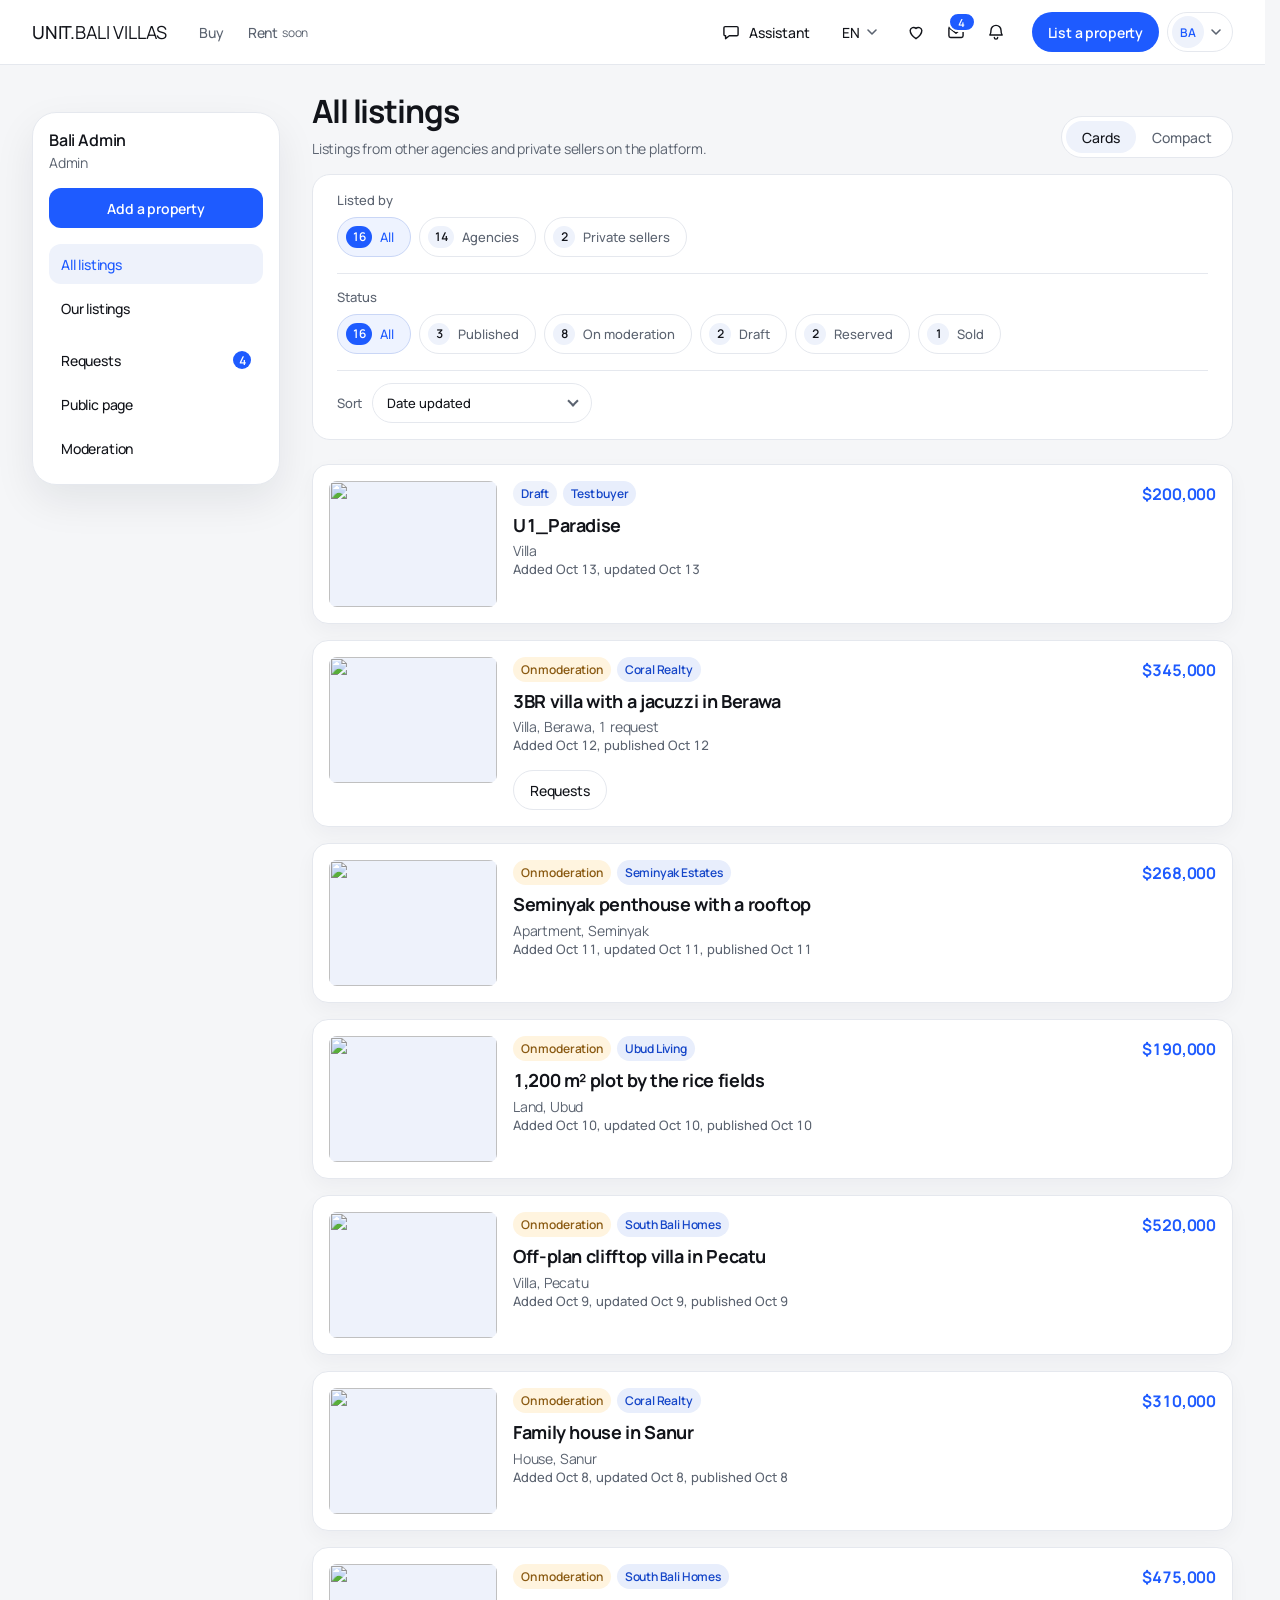
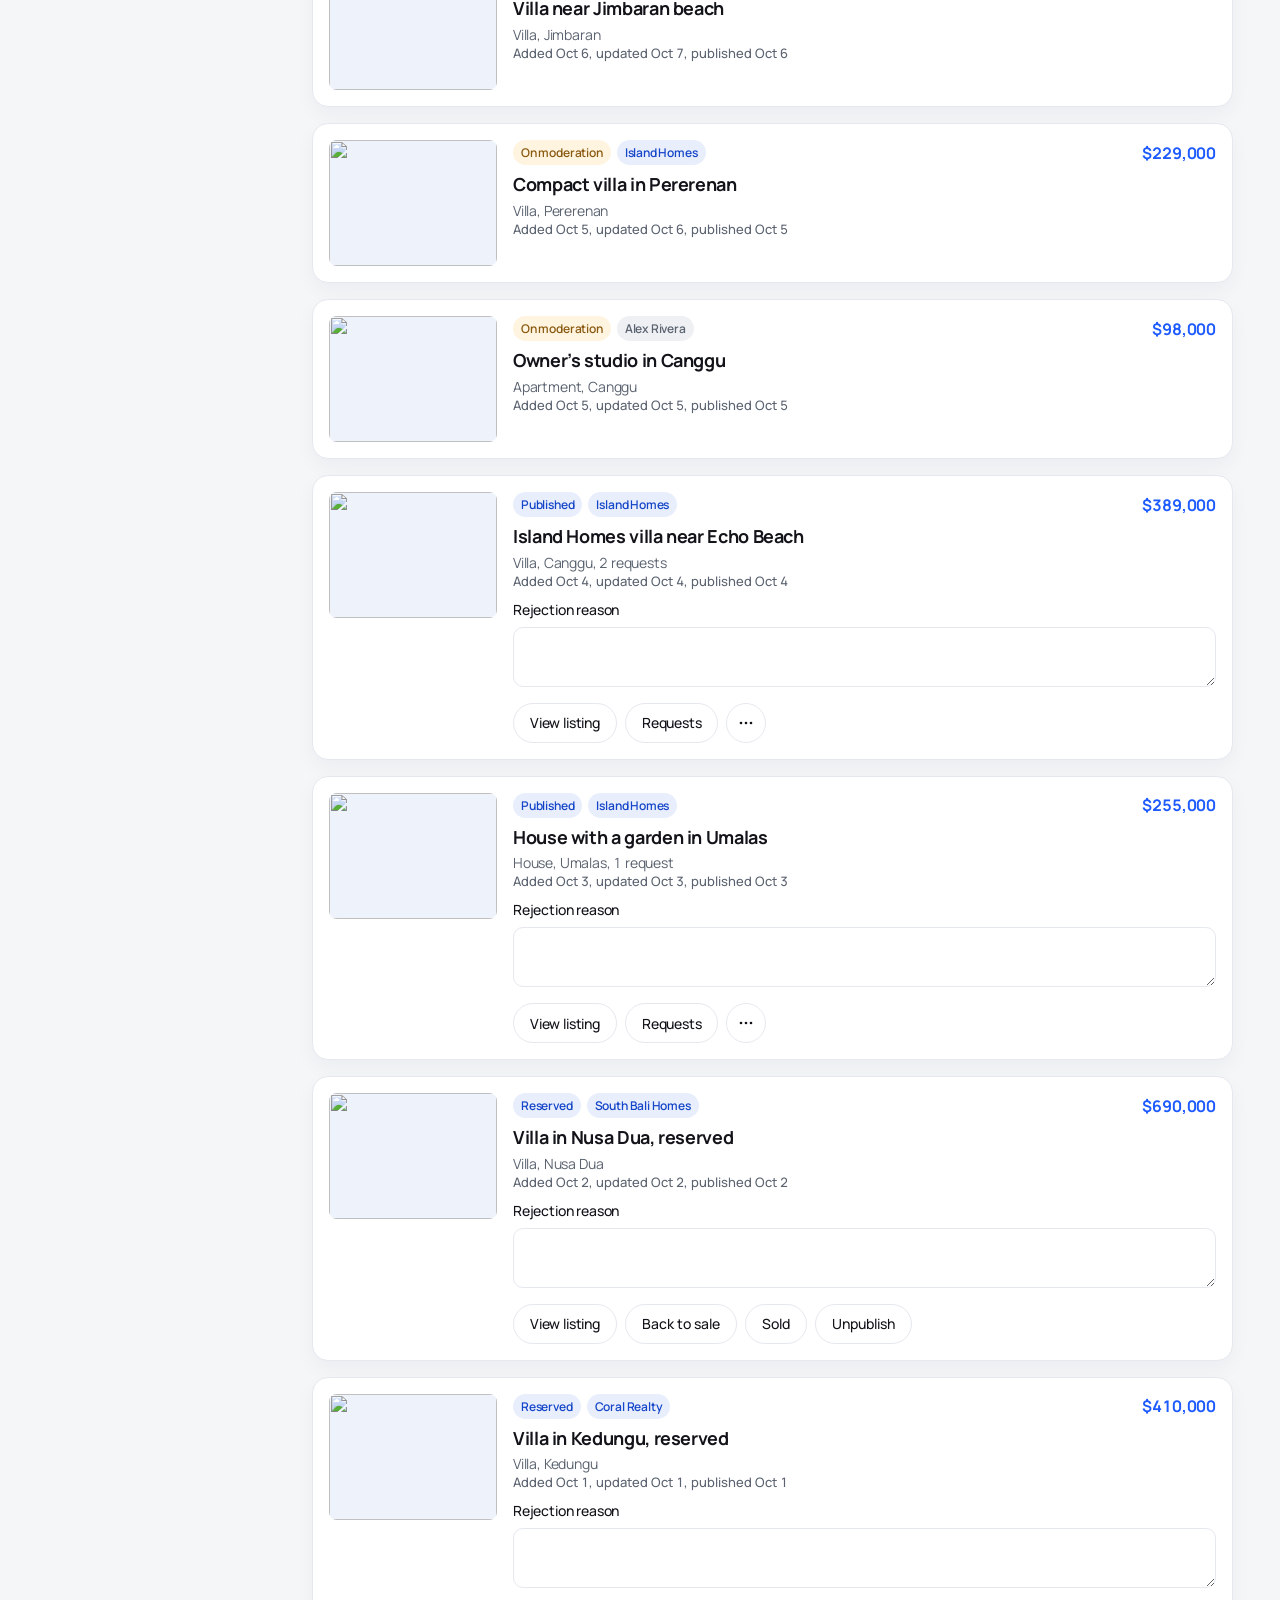
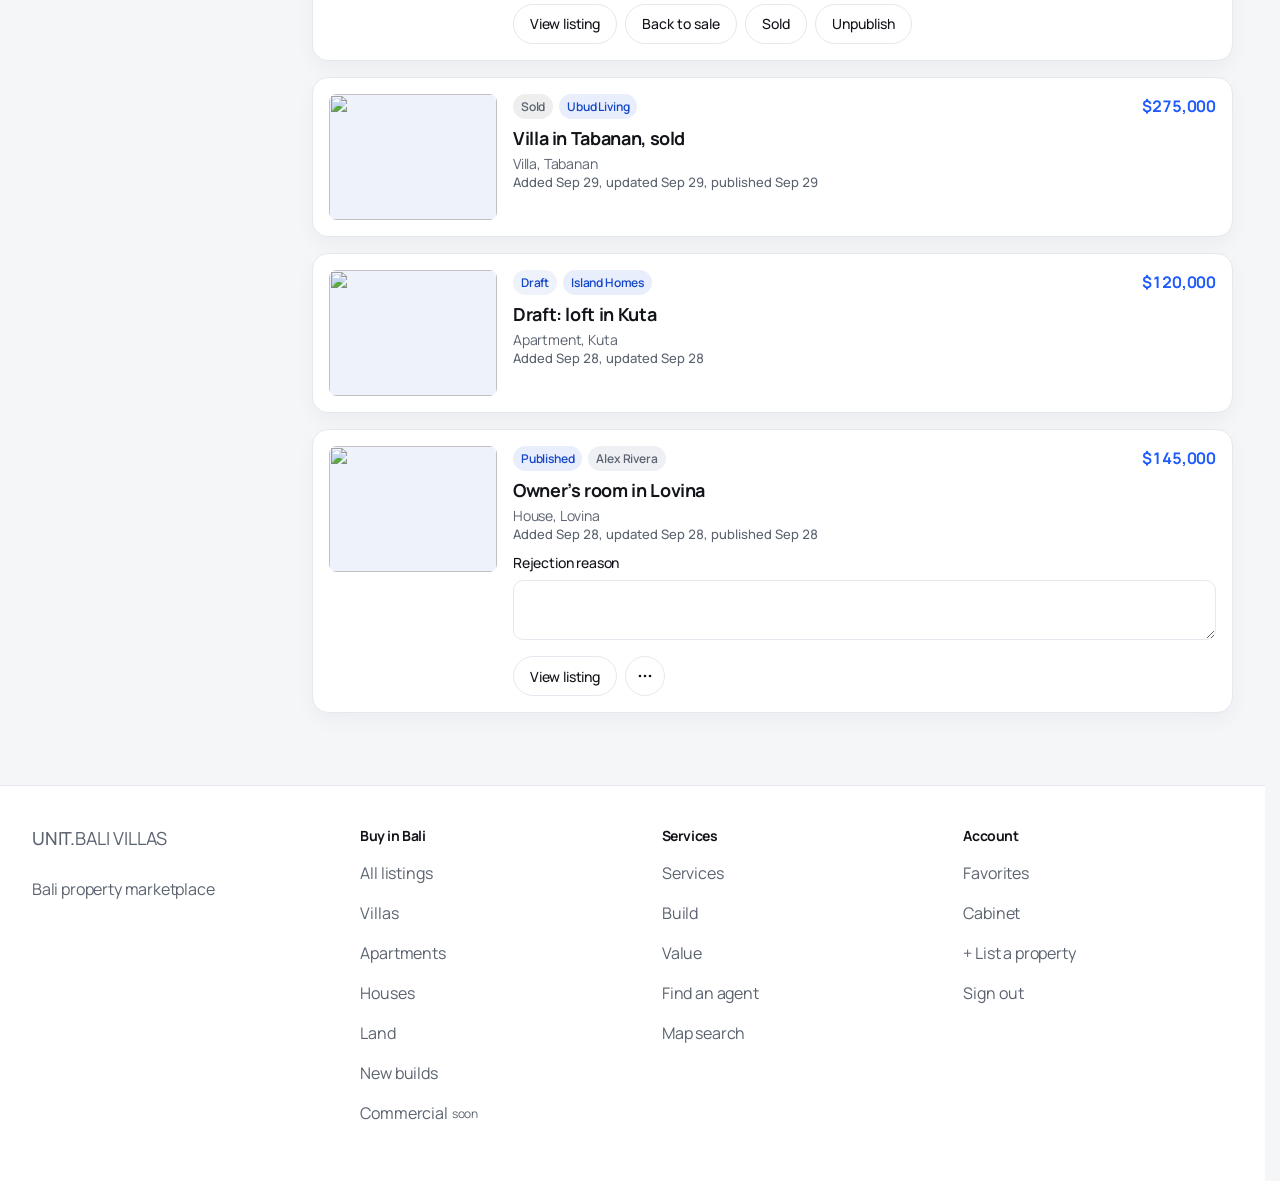
==== cab-listings.html @ 4d0f3d8d "Доработка всех страниц: иерархия текста, сетка 8, контраст, фокус, формы Тексты объявлений на англий" ====
<!DOCTYPE html><html lang="en"><head><meta name="robots" content="noindex, nofollow"><link rel="stylesheet" href="base.css"><link rel="stylesheet" href="header.css"><link rel="stylesheet" href="fixes.css"><meta charset="utf-8"><meta name="viewport" content="width=device-width, initial-scale=1, viewport-fit=cover"><meta name="next-size-adjust" content=""><title>Bali Villas — property in Bali</title><meta name="description" content="Villas, houses, apartments and land for sale in Bali"></head><body class="__className_ebdcfe"><div hidden=""></div><header class="site-header">
  <div class="hdr-bar">
    <a class="hdr-logo" href="index.html" aria-label="UNIT.BALI VILLAS"><b>UNIT.</b>BALI VILLAS</a>

    <nav class="hdr-deal" aria-label="Deal type">
      <a class="hdr-deal-link" href="index.html">Buy</a>
      <span class="hdr-deal-link is-soon" aria-disabled="true">Rent <small>soon</small></span>
    </nav>

    <div class="hdr-actions">
      <button type="button" class="hdr-text-btn hdr-assistant">
        <svg viewBox="0 0 24 24" aria-hidden="true"><path d="M5 5.5h14a1.5 1.5 0 0 1 1.5 1.5v8a1.5 1.5 0 0 1-1.5 1.5H10l-4.5 3.5v-3.5H5A1.5 1.5 0 0 1 3.5 15V7A1.5 1.5 0 0 1 5 5.5Z"/></svg>
        Assistant
      </button>

      <div class="hdr-pop">
        <button type="button" class="hdr-text-btn hdr-lang" aria-haspopup="menu" aria-expanded="false" aria-label="Language">
          EN
          <svg class="hdr-chev" viewBox="0 0 16 16" aria-hidden="true"><path d="m4 6 4 4 4-4"/></svg>
        </button>
        <div class="hdr-menu hdr-menu-lang" role="menu" hidden>
          <button type="button" role="menuitemradio" aria-checked="true" data-lang="en">English</button>
          <button type="button" role="menuitemradio" aria-checked="false" data-lang="ru">Русский</button>
        </div>
      </div>

      <div class="hdr-icons">
        <a class="hdr-icon" href="/favorites" aria-label="Favorites">
          <svg viewBox="0 0 24 24" aria-hidden="true"><path d="M12 20s-7-4.35-7-10a4.1 4.1 0 0 1 7-2.15A4.1 4.1 0 0 1 19 10c0 5.65-7 10-7 10Z"/></svg>
        </a>
        <a class="hdr-icon" href="leads.html" aria-label="Requests, 4 new">
          <svg viewBox="0 0 24 24" aria-hidden="true"><rect x="3.5" y="5.5" width="17" height="13" rx="2"/><path d="m4.5 7.5 7.5 6 7.5-6"/></svg>
          <span class="hdr-badge" aria-hidden="true">4</span>
        </a>
        <button type="button" class="hdr-icon" aria-label="Notifications">
          <svg viewBox="0 0 24 24" aria-hidden="true"><path d="M6 10a6 6 0 1 1 12 0c0 4 1.4 5.5 1.4 5.5H4.6S6 14 6 10Z"/><path d="M10 18.5a2 2 0 0 0 4 0"/></svg>
        </button>
      </div>

      <a class="hdr-cta" href="cab-new.html">List a&nbsp;property</a>

      <div class="hdr-pop">
        <button type="button" class="hdr-account" aria-haspopup="menu" aria-expanded="false" aria-label="Account: Bali Admin">
          <span class="hdr-avatar">BA</span>
          <svg class="hdr-chev" viewBox="0 0 16 16" aria-hidden="true"><path d="m4 6 4 4 4-4"/></svg>
        </button>
        <div class="hdr-menu" role="menu" hidden>
          <div class="hdr-menu-who"><strong>Bali Admin</strong><span>Admin</span></div>
          <a role="menuitem" href="cabinet.html">Cabinet</a>
          <a role="menuitem" href="leads.html">Requests <span class="hdr-menu-count">4</span></a>
          <a role="menuitem" href="cab-listings.html">My listings</a>
          <a role="menuitem" href="/favorites">Favorites</a>
          <button type="button" role="menuitem" class="hdr-menu-out">Sign out</button>
        </div>
      </div>

      <button type="button" class="hdr-burger" aria-expanded="false" aria-controls="hdr-sheet" aria-label="Menu">
        <svg viewBox="0 0 24 24" aria-hidden="true"><path d="M4 7h16M4 12h16M4 17h16"/></svg>
      </button>
    </div>
  </div>
  
</header><div class="shell"><div class="cabinet-shell"><aside class="cabinet-side"><div class="cabinet-side-head"><p class="cabinet-side-name">Bali Admin</p><p class="meta">Admin</p></div><a class="cabinet-add" href="cab-new.html">Add a property</a><nav class="cabinet-nav" aria-label="Cabinet sections"><a class="on" href="cab-listings.html">All listings</a><a class="nav-split" href="cabinet.html">Our listings</a><a class="" href="leads.html">Requests<span class="cabinet-nav-count">4</span></a><a class="" href="/cabinet/public">Public page</a><a class="" href="cab-moderation.html">Moderation</a></nav></aside><div class="cabinet-content"><div><header class="cabinet-head"><div><h1>All listings</h1><p class="meta">Listings from other agencies and private sellers on the platform.</p></div></header><div class="cabinet-toolbar"><div class="cabinet-filter-block"><p class="cabinet-filter-label">Listed by</p><div class="cabinet-summary"><button type="button" class="on"><strong>16</strong><span>All</span></button><button type="button" class=""><strong>14</strong><span>Agencies</span></button><button type="button" class=""><strong>2</strong><span>Private sellers</span></button></div></div><div class="cabinet-filter-block"><p class="cabinet-filter-label">Status</p><div class="cabinet-summary"><button type="button" class="on"><strong>16</strong><span>All</span></button><button type="button" class=""><strong>3</strong><span>Published</span></button><button type="button" class=""><strong>8</strong><span>On moderation</span></button><button type="button" class=""><strong>2</strong><span>Draft</span></button><button type="button" class=""><strong>2</strong><span>Reserved</span></button><button type="button" class=""><strong>1</strong><span>Sold</span></button></div></div><div class="cabinet-sort"><span>Sort</span><div class="ui-select compact"><button type="button" class="ui-select-trigger" aria-expanded="false" aria-controls="_r_0_" aria-label="Sort"><span class="ui-select-value">Date updated</span><span class="ui-select-caret" aria-hidden="true"></span></button></div></div></div><div class="cabinet-list"><article class="cabinet-card"><div class="cabinet-thumb"><img alt="" src="https://images.unsplash.com/photo-1613490493576-7fde63acd811?auto=format&amp;fit=crop&amp;w=1200&amp;q=70"></div><div class="cabinet-card-body"><div class="cabinet-card-top"><div class="cabinet-pills"><p class="status-pill status-draft">Draft</p><p class="owner-pill agency">Test buyer</p></div><strong class="cabinet-price">$200,000</strong></div><h2 class="card-title">U1_Paradise</h2><p class="meta">Villa</p><p class="listing-dates">Added Oct 13, updated Oct 13</p><div class="cabinet-actions"></div></div></article><article class="cabinet-card"><div class="cabinet-thumb"><img alt="" src="https://images.unsplash.com/photo-1613490493576-7fde63acd811?auto=format&amp;fit=crop&amp;w=1200&amp;q=70"></div><div class="cabinet-card-body"><div class="cabinet-card-top"><div class="cabinet-pills"><p class="status-pill status-moderation">On moderation</p><p class="owner-pill agency">Coral Realty</p></div><strong class="cabinet-price">$345,000</strong></div><h2 class="card-title">3BR villa with a jacuzzi in Berawa</h2><p class="meta">Villa, Berawa, 1 request</p><p class="listing-dates">Added Oct 12, published Oct 12</p><div class="cabinet-actions"><a href="/cabinet/leads?listing=af1df643-bd26-46d8-a72c-5b88401b1776">Requests</a></div></div></article><article class="cabinet-card"><div class="cabinet-thumb"><img alt="" src="https://images.unsplash.com/photo-1613490493576-7fde63acd811?auto=format&amp;fit=crop&amp;w=1200&amp;q=70"></div><div class="cabinet-card-body"><div class="cabinet-card-top"><div class="cabinet-pills"><p class="status-pill status-moderation">On moderation</p><p class="owner-pill agency">Seminyak Estates</p></div><strong class="cabinet-price">$268,000</strong></div><h2 class="card-title">Seminyak penthouse with a rooftop</h2><p class="meta">Apartment, Seminyak</p><p class="listing-dates">Added Oct 11, updated Oct 11, published Oct 11</p><div class="cabinet-actions"></div></div></article><article class="cabinet-card"><div class="cabinet-thumb"><img alt="" src="https://images.unsplash.com/photo-1613490493576-7fde63acd811?auto=format&amp;fit=crop&amp;w=1200&amp;q=70"></div><div class="cabinet-card-body"><div class="cabinet-card-top"><div class="cabinet-pills"><p class="status-pill status-moderation">On moderation</p><p class="owner-pill agency">Ubud Living</p></div><strong class="cabinet-price">$190,000</strong></div><h2 class="card-title">1,200 m² plot by the rice fields</h2><p class="meta">Land, Ubud</p><p class="listing-dates">Added Oct 10, updated Oct 10, published Oct 10</p><div class="cabinet-actions"></div></div></article><article class="cabinet-card"><div class="cabinet-thumb"><img alt="" src="https://images.unsplash.com/photo-1613490493576-7fde63acd811?auto=format&amp;fit=crop&amp;w=1200&amp;q=70"></div><div class="cabinet-card-body"><div class="cabinet-card-top"><div class="cabinet-pills"><p class="status-pill status-moderation">On moderation</p><p class="owner-pill agency">South Bali Homes</p></div><strong class="cabinet-price">$520,000</strong></div><h2 class="card-title">Off-plan clifftop villa in Pecatu</h2><p class="meta">Villa, Pecatu</p><p class="listing-dates">Added Oct 9, updated Oct 9, published Oct 9</p><div class="cabinet-actions"></div></div></article><article class="cabinet-card"><div class="cabinet-thumb"><img alt="" src="https://images.unsplash.com/photo-1613490493576-7fde63acd811?auto=format&amp;fit=crop&amp;w=1200&amp;q=70"></div><div class="cabinet-card-body"><div class="cabinet-card-top"><div class="cabinet-pills"><p class="status-pill status-moderation">On moderation</p><p class="owner-pill agency">Coral Realty</p></div><strong class="cabinet-price">$310,000</strong></div><h2 class="card-title">Family house in Sanur</h2><p class="meta">House, Sanur</p><p class="listing-dates">Added Oct 8, updated Oct 8, published Oct 8</p><div class="cabinet-actions"></div></div></article><article class="cabinet-card"><div class="cabinet-thumb"><img alt="" src="https://images.unsplash.com/photo-1613490493576-7fde63acd811?auto=format&amp;fit=crop&amp;w=1200&amp;q=70"></div><div class="cabinet-card-body"><div class="cabinet-card-top"><div class="cabinet-pills"><p class="status-pill status-moderation">On moderation</p><p class="owner-pill agency">South Bali Homes</p></div><strong class="cabinet-price">$475,000</strong></div><h2 class="card-title">Villa near Jimbaran beach</h2><p class="meta">Villa, Jimbaran</p><p class="listing-dates">Added Oct 6, updated Oct 7, published Oct 6</p><div class="cabinet-actions"></div></div></article><article class="cabinet-card"><div class="cabinet-thumb"><img alt="" src="https://images.unsplash.com/photo-1613490493576-7fde63acd811?auto=format&amp;fit=crop&amp;w=1200&amp;q=70"></div><div class="cabinet-card-body"><div class="cabinet-card-top"><div class="cabinet-pills"><p class="status-pill status-moderation">On moderation</p><p class="owner-pill agency">Island Homes</p></div><strong class="cabinet-price">$229,000</strong></div><h2 class="card-title">Compact villa in Pererenan</h2><p class="meta">Villa, Pererenan</p><p class="listing-dates">Added Oct 5, updated Oct 6, published Oct 5</p><div class="cabinet-actions"></div></div></article><article class="cabinet-card"><div class="cabinet-thumb"><img alt="" src="https://images.unsplash.com/photo-1613490493576-7fde63acd811?auto=format&amp;fit=crop&amp;w=1200&amp;q=70"></div><div class="cabinet-card-body"><div class="cabinet-card-top"><div class="cabinet-pills"><p class="status-pill status-moderation">On moderation</p><p class="owner-pill">Alex Rivera</p></div><strong class="cabinet-price">$98,000</strong></div><h2 class="card-title">Owner’s studio in Canggu</h2><p class="meta">Apartment, Canggu</p><p class="listing-dates">Added Oct 5, updated Oct 5, published Oct 5</p><div class="cabinet-actions"></div></div></article><article class="cabinet-card"><div class="cabinet-thumb"><img alt="" src="https://images.unsplash.com/photo-1613490493576-7fde63acd811?auto=format&amp;fit=crop&amp;w=1200&amp;q=70"></div><div class="cabinet-card-body"><div class="cabinet-card-top"><div class="cabinet-pills"><p class="status-pill status-published">Published</p><p class="owner-pill agency">Island Homes</p></div><strong class="cabinet-price">$389,000</strong></div><h2 class="card-title">Island Homes villa near Echo Beach</h2><p class="meta">Villa, Canggu, 2 requests</p><p class="listing-dates">Added Oct 4, updated Oct 4, published Oct 4</p><label class="field">Rejection reason<textarea rows="2"></textarea></label><div class="cabinet-actions"><a href="listing.html">View listing</a><a href="/cabinet/leads?listing=3219e46e-b463-45cb-958f-90d2a3855123">Requests</a><div class="card-more"><button type="button" class="card-more-btn" aria-haspopup="menu" aria-expanded="false" aria-label="More actions"><svg viewBox="0 0 24 24" aria-hidden="true"><circle cx="6" cy="12" r="1.6"/><circle cx="12" cy="12" r="1.6"/><circle cx="18" cy="12" r="1.6"/></svg></button><div class="card-more-menu" role="menu" hidden><button type="button" role="menuitem" data-status="reserved">Mark as reserved</button><button type="button" role="menuitem" data-status="sold" data-confirm="Mark this property as sold? It will leave the catalog.">Mark as sold</button><button type="button" role="menuitem" data-status="archived" class="is-danger" data-confirm="Unpublish this property? Buyers will no longer see it.">Unpublish</button></div></div></div></div></article><article class="cabinet-card"><div class="cabinet-thumb"><img alt="" src="https://images.unsplash.com/photo-1613490493576-7fde63acd811?auto=format&amp;fit=crop&amp;w=1200&amp;q=70"></div><div class="cabinet-card-body"><div class="cabinet-card-top"><div class="cabinet-pills"><p class="status-pill status-published">Published</p><p class="owner-pill agency">Island Homes</p></div><strong class="cabinet-price">$255,000</strong></div><h2 class="card-title">House with a garden in Umalas</h2><p class="meta">House, Umalas, 1 request</p><p class="listing-dates">Added Oct 3, updated Oct 3, published Oct 3</p><label class="field">Rejection reason<textarea rows="2"></textarea></label><div class="cabinet-actions"><a href="listing.html">View listing</a><a href="/cabinet/leads?listing=52686873-e6ec-4743-891d-c9ec68dff772">Requests</a><div class="card-more"><button type="button" class="card-more-btn" aria-haspopup="menu" aria-expanded="false" aria-label="More actions"><svg viewBox="0 0 24 24" aria-hidden="true"><circle cx="6" cy="12" r="1.6"/><circle cx="12" cy="12" r="1.6"/><circle cx="18" cy="12" r="1.6"/></svg></button><div class="card-more-menu" role="menu" hidden><button type="button" role="menuitem" data-status="reserved">Mark as reserved</button><button type="button" role="menuitem" data-status="sold" data-confirm="Mark this property as sold? It will leave the catalog.">Mark as sold</button><button type="button" role="menuitem" data-status="archived" class="is-danger" data-confirm="Unpublish this property? Buyers will no longer see it.">Unpublish</button></div></div></div></div></article><article class="cabinet-card"><div class="cabinet-thumb"><img alt="" src="https://images.unsplash.com/photo-1613490493576-7fde63acd811?auto=format&amp;fit=crop&amp;w=1200&amp;q=70"></div><div class="cabinet-card-body"><div class="cabinet-card-top"><div class="cabinet-pills"><p class="status-pill status-reserved">Reserved</p><p class="owner-pill agency">South Bali Homes</p></div><strong class="cabinet-price">$690,000</strong></div><h2 class="card-title">Villa in Nusa Dua, reserved</h2><p class="meta">Villa, Nusa Dua</p><p class="listing-dates">Added Oct 2, updated Oct 2, published Oct 2</p><label class="field">Rejection reason<textarea rows="2"></textarea></label><div class="cabinet-actions"><a href="listing.html">View listing</a><button type="button">Back to sale</button><button class="action-warn" type="button">Sold</button><button type="button">Unpublish</button></div></div></article><article class="cabinet-card"><div class="cabinet-thumb"><img alt="" src="https://images.unsplash.com/photo-1613490493576-7fde63acd811?auto=format&amp;fit=crop&amp;w=1200&amp;q=70"></div><div class="cabinet-card-body"><div class="cabinet-card-top"><div class="cabinet-pills"><p class="status-pill status-reserved">Reserved</p><p class="owner-pill agency">Coral Realty</p></div><strong class="cabinet-price">$410,000</strong></div><h2 class="card-title">Villa in Kedungu, reserved</h2><p class="meta">Villa, Kedungu</p><p class="listing-dates">Added Oct 1, updated Oct 1, published Oct 1</p><label class="field">Rejection reason<textarea rows="2"></textarea></label><div class="cabinet-actions"><a href="listing.html">View listing</a><button type="button">Back to sale</button><button class="action-warn" type="button">Sold</button><button type="button">Unpublish</button></div></div></article><article class="cabinet-card"><div class="cabinet-thumb"><img alt="" src="https://images.unsplash.com/photo-1613490493576-7fde63acd811?auto=format&amp;fit=crop&amp;w=1200&amp;q=70"></div><div class="cabinet-card-body"><div class="cabinet-card-top"><div class="cabinet-pills"><p class="status-pill status-sold">Sold</p><p class="owner-pill agency">Ubud Living</p></div><strong class="cabinet-price">$275,000</strong></div><h2 class="card-title">Villa in Tabanan, sold</h2><p class="meta">Villa, Tabanan</p><p class="listing-dates">Added Sep 29, updated Sep 29, published Sep 29</p><div class="cabinet-actions"></div></div></article><article class="cabinet-card"><div class="cabinet-thumb"><img alt="" src="https://images.unsplash.com/photo-1613490493576-7fde63acd811?auto=format&amp;fit=crop&amp;w=1200&amp;q=70"></div><div class="cabinet-card-body"><div class="cabinet-card-top"><div class="cabinet-pills"><p class="status-pill status-draft">Draft</p><p class="owner-pill agency">Island Homes</p></div><strong class="cabinet-price">$120,000</strong></div><h2 class="card-title">Draft: loft in Kuta</h2><p class="meta">Apartment, Kuta</p><p class="listing-dates">Added Sep 28, updated Sep 28</p><div class="cabinet-actions"></div></div></article><article class="cabinet-card"><div class="cabinet-thumb"><img alt="" src="https://images.unsplash.com/photo-1613490493576-7fde63acd811?auto=format&amp;fit=crop&amp;w=1200&amp;q=70"></div><div class="cabinet-card-body"><div class="cabinet-card-top"><div class="cabinet-pills"><p class="status-pill status-published">Published</p><p class="owner-pill">Alex Rivera</p></div><strong class="cabinet-price">$145,000</strong></div><h2 class="card-title">Owner’s room in Lovina</h2><p class="meta">House, Lovina</p><p class="listing-dates">Added Sep 28, updated Sep 28, published Sep 28</p><label class="field">Rejection reason<textarea rows="2"></textarea></label><div class="cabinet-actions"><a href="listing.html">View listing</a><div class="card-more"><button type="button" class="card-more-btn" aria-haspopup="menu" aria-expanded="false" aria-label="More actions"><svg viewBox="0 0 24 24" aria-hidden="true"><circle cx="6" cy="12" r="1.6"/><circle cx="12" cy="12" r="1.6"/><circle cx="18" cy="12" r="1.6"/></svg></button><div class="card-more-menu" role="menu" hidden><button type="button" role="menuitem" data-status="reserved">Mark as reserved</button><button type="button" role="menuitem" data-status="sold" data-confirm="Mark this property as sold? It will leave the catalog.">Mark as sold</button><button type="button" role="menuitem" data-status="archived" class="is-danger" data-confirm="Unpublish this property? Buyers will no longer see it.">Unpublish</button></div></div></div></div></article></div></div></div></div></div><footer class="site-footer"><div class="footer-inner"><div class="footer-brand"><a class="hdr-logo" href="index.html"><b>UNIT.</b>BALI VILLAS</a><p>Bali property marketplace</p></div><nav aria-label="Buy in Bali"><h2>Buy in Bali</h2><a href="catalog.html">All listings</a><a href="catalog.html">Villas</a><a href="catalog.html">Apartments</a><a href="catalog.html">Houses</a><a href="catalog.html">Land</a><a href="catalog.html">New builds</a><a href="commercial.html">Commercial <small class="nav-soon">soon</small></a></nav><nav aria-label="Services"><h2>Services</h2><a href="services.html">Services</a><a href="services.html#build">Build</a><a href="services.html#estimate">Value</a><a href="services.html#realtor">Find an agent</a><a href="map.html">Map search</a></nav><nav aria-label="Account"><h2>Account</h2><a href="/favorites">Favorites</a><a href="cabinet.html">Cabinet</a><a href="cab-new.html">+ List a property</a><button type="button">Sign out</button></nav></div></footer><next-route-announcer style="position: absolute;"></next-route-announcer><div class="hdr-sheet" id="hdr-sheet" role="dialog" aria-modal="true" aria-label="Menu" hidden>
  <div class="hdr-sheet-top">
    <a class="hdr-logo" href="index.html"><b>UNIT.</b>BALI VILLAS</a>
    <button type="button" class="hdr-icon hdr-sheet-close" aria-label="Close menu">
      <svg viewBox="0 0 24 24" aria-hidden="true"><path d="M6 6l12 12M18 6 6 18"/></svg>
    </button>
  </div>
  <div class="hdr-sheet-body">
    <div class="hdr-sheet-deal">
      <a class="hdr-deal-link is-on" href="index.html">Buy</a>
      <span class="hdr-deal-link is-soon" aria-disabled="true">Rent <small>soon</small></span>
    </div>
    <nav class="hdr-sheet-nav" aria-label="Catalog sections">
      <a href="catalog.html">New builds</a>
      <a href="catalog.html">Villas</a>
      <a href="catalog.html">Apartments</a>
      <a href="catalog.html">Houses</a>
      <a href="catalog.html">Land</a>
      <a href="commercial.html">Commercial <small class="nav-soon">soon</small></a>
      <a href="services.html">Services</a>
    </nav>
    <div class="hdr-sheet-tools">
      <a href="/favorites">Favorites</a>
      <a href="leads.html">Requests</a>
      <button type="button">Assistant</button>
      <div class="hdr-sheet-lang" role="group" aria-label="Language">
        <button type="button" aria-pressed="true" data-lang="en">EN</button>
        <button type="button" aria-pressed="false" data-lang="ru">RU</button>
      </div>
    </div>
  </div>
  <a class="hdr-cta hdr-sheet-cta" href="cab-new.html">List a&nbsp;property</a>
</div>
<script src="header.js"></script><script src="fixes.js"></script></body></html>
---- base.css ----
@font-face{font-family:sans;src:url(font.ttf) format("truetype");font-display:swap;font-weight:200 800}@font-face{font-family:sans Fallback;src:local("Arial");ascent-override:106.45%;descent-override:29.96%;line-gap-override:0.00%;size-adjust:100.14%}.__className_ebdcfe{font-family:sans,sans Fallback}:root{color-scheme:light;--bg:#f5f6f8;--ink:#12141a;--muted:#5b6370;--card:#ffffff;--accent:#1e5bff;--accent-2:#3b76ff;--line:#e5e8ee;--soft:#eef2fb;--ring:rgba(30,91,255,0.16);--shadow:0 16px 40px rgba(16,24,40,0.08);font-family:inherit}*{box-sizing:border-box}body,html{margin:0;background:var(--bg);scrollbar-gutter:stable;color:var(--ink);letter-spacing:-.011em}h1,h2,h3{letter-spacing:-.035em}a{color:inherit;text-decoration:none}button,input,select,textarea{font:inherit}input:focus,select:focus,textarea:focus{outline:none;border-color:var(--accent);box-shadow:0 0 0 3px var(--ring)}.shell{max-width:1560px;margin:0 auto;padding:24px 32px 72px}.site-header{background:rgba(255,255,255,.94);-webkit-backdrop-filter:blur(14px);backdrop-filter:blur(14px);border-bottom:1px solid var(--line);position:-webkit-sticky;position:sticky;top:0;z-index:20}.header-inner{max-width:1560px;margin:0 auto;padding:0 32px}.header-top{justify-content:space-between;gap:20px;min-height:64px}.header-brand,.header-top{display:flex;align-items:center}.header-brand{gap:18px;min-width:0}.header-brand .logo:after{content:"";width:1px;height:28px;margin-left:8px;background:var(--line)}.deal-switch{display:inline-flex;align-items:center;padding:3px;background:var(--soft);border:1px solid var(--line);border-radius:999px}.deal-switch a,.deal-switch button{display:inline-flex;align-items:center;justify-content:center;gap:6px;min-width:86px;height:34px;padding:0 14px;border:0;border-radius:999px;background:transparent;color:var(--muted);font:inherit;font-size:13px;font-weight:700;cursor:pointer}.deal-switch a.on,.deal-switch button.on{background:var(--accent);color:#fff}.deal-switch span{font-size:10px;font-weight:700;letter-spacing:.02em;text-transform:uppercase;color:#8a5a12;background:#fff4df;border-radius:999px;padding:1px 6px}.header-sub{border-top:1px solid var(--line)}.header-sub .type-nav{width:100%;height:48px;justify-content:space-between}.header-sub .type-tab{flex:1 1;justify-content:center;height:48px;padding:0 8px;font-size:14px;color:var(--muted)}.header-sub .type-tab:hover{color:var(--accent);background:var(--soft)}.header-sub .type-tab.active{color:var(--accent);background:transparent}.header-sub .type-nav-loading{height:48px}.logo{display:inline-flex;align-items:center;align-self:center;gap:10px;color:var(--accent);white-space:nowrap}.logo-mark{color:var(--accent)}.logo-mark,.logo-mark svg{width:34px;height:34px;display:block}.logo-text{font-size:17px;font-weight:800;letter-spacing:-.045em}.logo-text em{font-style:normal;margin-right:.2em;color:var(--accent)}.quiet-link{color:var(--muted);font-size:14px;font-weight:600;padding:8px 2px;background:none;border:0;cursor:pointer}.quiet-link:hover{color:var(--accent)}.header-cta,.header-links,.icon-group{display:flex;align-items:center}.header-links{gap:18px}.header-cta{gap:10px}.icon-group{gap:2px}.header-account{display:flex;align-items:center;gap:8px}.icon-btn svg{width:20px;height:20px;display:block}.icon-count{position:absolute;top:3px;right:3px;min-width:15px;height:15px;padding:0 4px;border-radius:999px;background:var(--accent);color:#fff;font-size:10px;font-weight:700;line-height:15px}.home-shell{padding:0}.home-body{max-width:1560px;margin:0 auto;padding:36px 32px 72px}.home-hero{position:relative;min-height:560px;justify-content:center;padding:88px 32px;background:linear-gradient(180deg,rgba(10,16,32,.34),rgba(8,14,28,.58)),url(https://images.unsplash.com/photo-1613490493576-7fde63acd811?auto=format&fit=crop&w=2000&q=80) 50% /cover no-repeat}.home-hero,.home-hero-inner{display:flex;flex-direction:column;align-items:stretch}.home-hero-inner{width:min(1560px,100%);max-width:1560px;margin:0 auto;text-align:center}.home-hero-geo{position:absolute;top:24px;left:max(32px,calc((100% - 1560px) / 2 + 32px));display:inline-flex;align-items:center;gap:8px;margin:0;color:#fff;font-weight:650}.home-hero-geo:before{content:"";width:8px;height:8px;border-radius:50%;background:#7aa7ff}.home-hero h1{margin:0 0 28px;color:#fff;font-size:clamp(32px,5vw,52px);letter-spacing:-.04em;line-height:1.1;text-shadow:0 10px 28px rgba(0,0,0,.28)}.search-hero,form.search-hero{display:flex;align-items:center;gap:0;width:min(980px,100%);max-width:980px;min-width:0;margin:0 auto;box-sizing:border-box;min-height:76px;padding:10px 10px 10px 26px;background:#fff;border-radius:999px;box-shadow:0 18px 40px rgba(12,20,40,.22)}.search-hero input{width:auto;border:0;box-shadow:none;padding:16px 16px 16px 10px;flex:1 1 auto;min-width:0;background:transparent}.search-hero input:focus{outline:none;border-color:transparent;box-shadow:none}.search-hero-icon{flex:0 0 auto;color:var(--muted);display:grid;place-items:center}.search-hero-go svg,.search-hero-icon svg,.search-hero-map svg{width:22px;height:22px;display:block}.search-hero-map{display:inline-flex;align-items:center;gap:8px;flex:0 0 auto;border:0;border-left:1px solid var(--line);background:transparent;color:var(--ink);font-weight:650;white-space:nowrap;padding:0 16px;margin-right:6px;cursor:pointer}.search-hero-map:hover{color:var(--accent)}.search-hero-go{width:52px;height:52px;flex:0 0 52px;border:0;border-radius:999px;background:var(--accent);color:#fff;display:grid;place-items:center;cursor:pointer}.search-hero-go:hover{background:var(--accent-2)}.hero-links{display:flex;justify-content:center;flex-wrap:wrap;gap:10px;margin-top:20px}.hero-links a{background:rgba(255,255,255,.92);color:var(--ink);border-radius:999px;padding:8px 14px;font-size:14px;font-weight:650}.hero-links a:hover{background:#fff}.account-chip,.auth-login,.auth-register{display:inline-flex;align-items:center;justify-content:center;height:36px;border-radius:999px;font-size:13px;font-weight:650;white-space:nowrap}.auth-login{padding:0 12px;border:1px solid var(--line);background:#fff;color:var(--ink)}.auth-login:hover{border-color:var(--accent);color:var(--accent)}.auth-register{padding:0 12px;background:var(--accent);color:#fff}.auth-register:hover{background:var(--accent-2)}.account-chip{gap:8px;padding:0 10px 0 3px;border:1px solid var(--line);background:#fff;color:var(--ink);cursor:pointer}.account-menu{position:relative}.account-caret{font-size:10px;color:var(--muted)}.account-chip.open{border-color:var(--accent)}.account-dropdown{position:absolute;right:0;top:calc(100% + 8px);min-width:208px;display:grid;grid-gap:2px;gap:2px;padding:8px;background:#fff;border:1px solid var(--line);border-radius:12px;box-shadow:var(--shadow);z-index:30}.account-dropdown a,.account-dropdown button{display:block;width:100%;text-align:left;padding:10px 12px;border:0;border-radius:8px;background:transparent;color:inherit;font:inherit;cursor:pointer}.account-dropdown a:hover,.account-dropdown button:hover{background:var(--soft)}.account-logout{color:#9b2c2c}.account-chip:hover{border-color:var(--accent);color:var(--accent)}.account-avatar{width:28px;height:28px;border-radius:999px;display:grid;place-items:center;background:var(--accent);color:#fff;font-size:11px;font-weight:700}.account-name{max-width:120px;overflow:hidden;text-overflow:ellipsis}.lang-switch{display:inline-flex;align-items:center;padding:2px;border:1px solid var(--line);background:var(--soft);border-radius:999px}.lang-switch button{border:0;background:transparent;color:var(--muted);font-size:11px;font-weight:700;letter-spacing:.04em;padding:5px 8px;border-radius:999px;cursor:pointer}.lang-switch button.on{background:var(--accent);color:#fff}.type-nav{display:flex;align-items:stretch;flex:1 1;min-width:0;overflow-x:auto;scrollbar-width:none}.type-nav::-webkit-scrollbar{display:none}.type-nav-loading,.type-tab{height:64px}.type-tab{display:inline-flex;align-items:center;gap:6px;flex:0 0 auto;padding:0 14px;border:0;border-bottom:3px solid transparent;border-radius:0;background:transparent;color:#24312c;font-size:15px;font-weight:500;cursor:pointer;white-space:nowrap}.type-tab.active,.type-tab:hover{color:var(--accent)}.type-tab.active{font-weight:700;border-bottom-color:var(--accent)}.tab.soon span,.type-tab-soon span{font-size:10px;font-weight:700;letter-spacing:.02em;text-transform:uppercase;color:#8a5a12;background:#fff4df;border-radius:999px;padding:1px 6px}.header-actions{align-self:center;gap:10px;flex:0 0 auto}.header-actions,.header-tools{display:flex;align-items:center}.header-tools{gap:4px;padding-right:6px;margin-right:2px;border-right:1px solid var(--line)}.arrows button,.btn,.btn-line,.chip,.ghost-btn,.heart,.icon-btn,.menu-toggle,.photo-nav,.place-btn,.view-switch button{border:0;cursor:pointer}.btn,.place-btn{background:var(--accent);color:#fff;border-radius:12px;padding:10px 16px;font-weight:700;letter-spacing:-.02em}.btn:hover,.place-btn:hover{background:var(--accent-2);color:#fff}.btn.btn-line:hover,.ghost-btn:hover{background:#f4f7ff;border-color:#c9d6f6;color:var(--accent)}.place-btn{height:36px;padding:0 16px;border-radius:999px;display:inline-flex;align-items:center;font-size:13px}.btn-line,.ghost-btn{background:#fff;color:var(--accent);border:1px solid var(--line);border-radius:10px;padding:9px 12px}.icon-btn{position:relative;width:36px;height:36px;padding:0;display:inline-grid;place-items:center;text-decoration:none;background:transparent;border:0;border-radius:999px;color:var(--ink)}.icon-btn:hover{background:var(--soft);color:var(--accent)}.menu-toggle{display:none;width:38px;height:38px;align-items:center;justify-content:center;background:var(--soft);border-radius:10px;color:var(--ink)}.mobile-nav{border-top:1px solid var(--line);background:#fff;padding:8px 32px 20px}.mobile-langs{display:none}.mobile-nav nav{display:grid;grid-gap:2px;gap:2px}.mobile-nav a,.mobile-nav button{padding:11px 0;text-align:left;background:none;border:0;border-bottom:1px solid var(--line);font:inherit;font-weight:600;color:var(--ink);cursor:pointer}.page-nav{display:flex;flex-wrap:wrap;gap:8px;margin:0 0 22px;padding:6px;background:#fff;border:1px solid var(--line);border-radius:16px}.page-nav a,.page-nav button{display:inline-flex;align-items:center;height:36px;padding:0 13px;border:0;border-radius:11px;background:transparent;color:var(--muted);font:inherit;font-size:13px;font-weight:700;cursor:pointer}.page-nav a:hover,.page-nav button:hover{background:var(--soft);color:var(--ink)}.page-nav a.on,.page-nav button.on{background:var(--accent);color:#fff}.page-nav .nav-out{margin-left:auto}.site-footer{background:#fff;border-top:1px solid var(--line)}.footer-inner{max-width:1560px;margin:0 auto;padding:40px 32px 48px;display:grid;grid-template-columns:1.1fr repeat(3,minmax(0,1fr));grid-gap:32px;gap:32px}.footer-brand p{color:var(--muted);margin:12px 0 0;max-width:280px}.site-footer nav{display:grid;grid-gap:8px;gap:8px;align-content:start}.site-footer h2{margin:0 0 6px;font-size:14px}.site-footer a,.site-footer button{color:var(--muted);background:none;border:0;padding:0;text-align:left;cursor:pointer;font:inherit}.site-footer a:hover,.site-footer button:hover{color:var(--accent)}.card,.cta-row article,.dialog,.filters,.offer,.search-panel{background:var(--card);border:1px solid var(--line);border-radius:16px}.search-panel{padding:18px 20px 20px}.search-head{display:flex;gap:18px;margin-bottom:16px}.geo,.search-head{align-items:center}.geo{display:inline-flex;flex:0 0 auto;font-weight:700;margin:0;padding-right:18px;border-right:1px solid var(--line)}.geo:before{content:"";width:8px;height:8px;border-radius:50%;background:var(--accent-2);margin-right:8px}.tabs{display:flex;gap:4px;flex-wrap:wrap;margin:0;padding:4px;background:var(--soft);border-radius:14px}.tab,.tabs{align-items:center}.tab{display:inline-flex;gap:8px;background:transparent;border:0;border-radius:10px;padding:8px 14px;cursor:pointer;color:var(--muted);font-size:15px;font-weight:600;white-space:nowrap}.tab.active,.tab:hover{color:var(--accent)}.tab.active{background:#fff;box-shadow:0 1px 3px rgba(16,24,40,.08)}.tab.soon{color:#8d9893;font-weight:500}.soon-badge{font-size:10px;font-weight:700;letter-spacing:.03em;text-transform:uppercase;color:#8a5a12;background:#fff4df;border-radius:999px;padding:2px 6px}.search-filters{display:grid;grid-template-columns:140px 140px 1fr auto;grid-gap:12px;gap:12px;align-items:end}.search-filters label,.sort{display:grid;grid-gap:6px;gap:6px;font-size:12px;color:var(--muted)}input,select,textarea{width:100%;padding:10px 12px;border:1px solid var(--line);border-radius:10px;background:#fff;color:var(--ink)}select{-webkit-appearance:none;-moz-appearance:none;appearance:none;padding-right:36px;background-image:url("data:image/svg+xml,%3Csvg xmlns='http://www.w3.org/2000/svg' width='12' height='8' viewBox='0 0 12 8'%3E%3Cpath fill='none' stroke='%235b6370' stroke-width='1.6' stroke-linecap='round' d='m1.5 1.5 4.5 4.5 4.5-4.5'/%3E%3C/svg%3E");background-repeat:no-repeat;background-position:right 14px center}.chips{display:flex;gap:6px;align-items:center;flex-wrap:wrap;min-height:42px}.chips span{font-size:12px;color:var(--muted);margin-right:4px}.chip{background:#fff;border:1px solid var(--line);border-radius:999px;padding:7px 12px}.chip.on{background:var(--accent);color:#fff;border-color:var(--accent)}.search-actions{display:flex;gap:8px}.search-note{color:var(--muted);margin:0 0 10px}.block{margin-top:36px}.block h2,.plain h1{margin:0 0 14px}.block-head{display:flex;justify-content:space-between;align-items:center}.arrows{display:flex;gap:6px}.arrows button{width:36px;height:36px;border-radius:50%;border:1px solid var(--line);background:#fff;font-size:22px}.carousel{display:flex;align-items:stretch;gap:14px;overflow-x:auto;scroll-snap-type:x mandatory;padding-bottom:8px}.popular{display:grid;grid-template-columns:repeat(5,minmax(0,1fr));grid-gap:16px;gap:16px}.offer{overflow:hidden;scroll-snap-align:start;display:flex;flex-direction:column;height:100%;background:#fff;border:1px solid var(--line);border-radius:20px;box-shadow:0 8px 22px rgba(16,24,40,.04);transition:transform .18s ease,box-shadow .18s ease,border-color .18s ease}.offer:hover{transform:translateY(-3px);border-color:#d5dcf0;box-shadow:0 18px 36px rgba(16,24,40,.1)}.offer-compact{min-width:300px;max-width:300px}.offer-photo{position:relative;aspect-ratio:16/10;background:var(--soft);overflow:hidden}.offer-track{display:flex;width:100%;height:100%;transition:transform .48s cubic-bezier(.22,.8,.24,1);will-change:transform}.offer-slide{flex:0 0 100%;width:100%;height:100%}.offer-track .offer-fallback,.offer-track img{width:100%;height:100%;object-fit:cover;object-position:center;display:block}.offer-fallback{background:radial-gradient(circle at 20% 20%,#fff 0,transparent 40%),linear-gradient(145deg,#9bb6ff,#1e5bff)}.heart,.photo-nav{position:absolute;display:grid;place-items:center;background:#fff;border-radius:999px;width:34px;height:34px;padding:0;box-shadow:0 4px 12px rgba(16,24,40,.14)}.heart{top:12px;right:12px;color:#9aa8a2;font-size:16px}.heart.on{color:#c24545}.photo-nav{top:50%;z-index:2;width:36px;height:36px;color:var(--ink);background:rgba(255,255,255,.92);border:0;opacity:0;transform:translateY(-50%) scale(.9);transition:opacity .2s ease,transform .2s ease,background .2s ease}.photo-nav svg{width:18px;height:18px}.offer:hover .photo-nav,.photo-nav:focus-visible{opacity:1;transform:translateY(-50%) scale(1)}.photo-nav:hover{background:#fff;transform:translateY(-50%) scale(1.06)}.photo-nav.prev{left:12px}.photo-nav.next{right:12px}.badge,.heart,.listing-photo-badges,.offer-dots{z-index:2}.listing-photo-badges{display:flex;flex-wrap:wrap;gap:6px;max-width:calc(100% - 72px)}.badge,.listing-photo-badges{position:absolute;left:12px;top:12px}.badge{background:#fff;border-radius:999px;padding:5px 10px;font-size:12px;font-weight:700;color:var(--accent)}.listing-photo-badges .badge{position:static}.listing-date-badge{background:rgba(18,20,26,.62);color:#fff}.offer-dots{position:absolute;left:50%;bottom:12px;transform:translateX(-50%);display:flex;gap:5px}.offer-dots i{width:6px;height:6px;border-radius:99px;background:rgba(255,255,255,.7)}.offer-dots i.on{width:16px;background:#fff}.offer-body{padding:14px 16px 16px;display:flex;flex-direction:column;gap:6px;flex:1 1}.offer-price{font-size:22px;letter-spacing:-.03em;color:var(--ink)}.offer-title{margin:0;color:var(--ink);font-size:16px;line-height:1.3;font-weight:700;display:-webkit-box;-webkit-line-clamp:2;line-clamp:2;-webkit-box-orient:vertical;overflow:hidden}.meta,.offer-address,.offer-own,.offer-params,.offer-place{margin:0;color:var(--muted);font-size:14px}.listing-dates{margin:6px 0 0;color:var(--muted);font-size:12px;font-weight:650;letter-spacing:-.01em}.offer-place{color:#3d4554;font-weight:600}.offer-own{margin-top:auto;padding-top:8px;color:var(--accent);font-weight:650}.popular-card{position:relative;min-width:0;height:190px;border-radius:18px;overflow:hidden;color:#fff;font-weight:700}.popular-card img{width:100%;height:100%;object-fit:cover;display:block}.popular-card span{position:absolute;left:0;right:0;bottom:0;padding:48px 14px 14px;background:linear-gradient(transparent,rgba(12,16,28,.78))}.cta-row{display:grid;grid-template-columns:1fr 1fr;grid-gap:16px;gap:16px;margin-top:36px}.cta-row article{padding:22px}.cta-row p{color:var(--muted)}.catalog-toolbar{display:flex;justify-content:space-between;align-items:center;gap:20px;flex-wrap:wrap;margin-bottom:22px}.catalog-title{display:flex;align-items:baseline;gap:12px;flex-wrap:wrap}.catalog-title h1{margin:0;font-size:32px}.catalog-title .meta{margin:0;white-space:nowrap}.catalog-tools{display:flex;align-items:center;gap:10px;flex-wrap:wrap}.view-switch{display:inline-flex;padding:3px;background:#fff;border:1px solid var(--line);border-radius:999px}.view-switch button{min-width:88px;height:34px;padding:0 14px;border:0;border-radius:999px;background:transparent;color:var(--muted);font-weight:700;font-size:13px}.view-switch button.on{background:var(--accent);color:#fff}.sort{display:inline-flex;align-items:center;gap:8px;min-width:0;color:var(--muted);font-size:13px;font-weight:650}.sort .ui-select{width:auto;min-width:204px}.filters-toggle{display:none;height:40px;gap:8px}.filter-count,.filters-toggle{border-radius:999px;align-items:center}.filter-count{display:inline-flex;min-width:20px;height:20px;padding:0 6px;justify-content:center;background:var(--accent);color:#fff;font-size:11px;font-weight:800}.filters-toggle .filter-count{background:var(--soft);color:var(--accent)}.catalog-layout{display:grid;grid-template-columns:300px 1fr;grid-gap:22px;gap:22px;align-items:start}.filters{padding:20px 18px 16px;display:flex;flex-direction:column;gap:14px;position:-webkit-sticky;position:sticky;top:112px;border-radius:24px;height:calc(100dvh - 230px);max-height:calc(100dvh - 128px);overflow:hidden;box-shadow:var(--shadow)}.filters-head,.filters-head-tools{display:flex;align-items:center;justify-content:space-between;gap:10px;flex-shrink:0}.filters h2{margin:0;font-size:17px}.filters-body{display:grid;grid-gap:16px;gap:16px;min-height:0;overflow:auto;padding-right:2px}.filters fieldset{border:0;margin:0;padding:0;display:grid;grid-gap:8px;gap:8px}.filters legend{font-size:11px;font-weight:750;letter-spacing:.06em;text-transform:uppercase;color:var(--muted);margin-bottom:0}.filters .chips{min-height:0;gap:8px}.filters .chip{padding:7px 12px;font-size:13px;font-weight:650}.filters .pair input{height:42px;border-radius:12px}.check{display:flex;gap:8px;align-items:center;font-size:14px}.check input{width:auto}.check-note{display:grid;grid-gap:6px;gap:6px;align-items:start}.check-note span{display:flex;align-items:center;gap:8px}.check-note small{color:var(--muted);font-size:12px;font-weight:550;line-height:1.4}.filter-actions,.pair{display:grid;grid-template-columns:1fr 1fr;grid-gap:8px;gap:8px}.filter-actions{flex-shrink:0;margin:0 -18px -16px;padding:10px 18px 12px;border-top:1px solid var(--line);background:#fff}.filter-actions .btn,.filter-actions .btn-line{height:34px;padding:0 10px;border-radius:10px;font-size:13px;font-weight:700;line-height:34px;white-space:nowrap}.filter-select{position:relative}.filter-select-trigger{position:relative;width:100%;display:grid;grid-gap:2px;gap:2px;padding:8px 54px 8px 12px;border:1px solid var(--line);border-radius:14px;background:#fff;text-align:left;cursor:pointer}.filter-select-count{position:absolute;top:8px;right:30px;display:inline-flex;min-width:18px;height:18px;padding:0 5px;border-radius:999px;align-items:center;justify-content:center;background:var(--accent);color:#fff;font-size:10px;font-weight:800}.filter-select-label{font-size:11px;font-weight:750;letter-spacing:.06em;text-transform:uppercase;color:var(--muted)}.filter-select-value{color:var(--ink);font-size:13px;font-weight:650;overflow:hidden;text-overflow:ellipsis;white-space:nowrap}.filter-select-value.on{color:var(--accent)}.filter-select.open .filter-select-trigger{border-color:var(--accent);box-shadow:0 0 0 3px var(--ring)}.filter-select-menu{position:fixed;z-index:1320;max-height:260px;overflow:auto;padding:8px;background:#fff;border:1px solid var(--line);border-radius:14px;box-shadow:var(--shadow)}.filter-select-search{position:-webkit-sticky;position:sticky;top:-8px;z-index:1;width:100%;min-height:38px;margin:0 0 8px;padding:0 12px;border:1px solid var(--line);border-radius:10px;background:#fff;font:inherit;font-size:14px;font-weight:550}.filter-select-empty{margin:0;padding:10px 8px;color:var(--muted);font-size:13px}.filter-select-group+.filter-select-group{margin-top:8px}.filter-select-group-title{margin:0 0 6px;padding:0 8px;font-size:11px;font-weight:750;letter-spacing:.05em;text-transform:uppercase;color:var(--muted)}.filter-select-option{display:flex;align-items:center;gap:8px;padding:8px;border-radius:10px;font-size:14px;font-weight:650;cursor:pointer}.filter-select-option.on,.filter-select-option:hover{background:var(--soft)}.filter-select-option input{position:absolute;opacity:0;pointer-events:none}.filter-select-tick{width:18px;height:18px;display:inline-flex;align-items:center;justify-content:center;border:1.5px solid var(--line);border-radius:6px;background:#fff;color:#fff;font-size:11px;font-weight:800;flex-shrink:0}.filter-select-option.on .filter-select-tick{background:var(--accent);border-color:var(--accent)}.ui-select,.ui-select-trigger{position:relative;width:100%}.ui-select-trigger{min-height:46px;display:flex;align-items:center;padding:0 38px 0 14px;border:1px solid var(--line);border-radius:14px;background:#fff;text-align:left;color:var(--ink);font-weight:650;cursor:pointer}.ui-select.compact .ui-select-trigger{min-height:40px;height:40px;border-radius:999px;padding:0 36px 0 14px;font-size:13px}.filter-select.open .filter-select-trigger,.ui-select.open .ui-select-trigger{border-color:var(--accent);box-shadow:0 0 0 3px var(--ring)}.ui-select-value{overflow:hidden;text-overflow:ellipsis;white-space:nowrap}.ui-select-value.empty{color:var(--muted);font-weight:550}.ui-select-caret{position:absolute;right:14px;top:50%;width:8px;height:8px;margin-top:-6px;border-right:2px solid var(--muted);border-bottom:2px solid var(--muted);transform:rotate(45deg);pointer-events:none}.filter-select.open .ui-select-caret,.ui-select.open .ui-select-caret{margin-top:-2px;transform:rotate(225deg);border-color:var(--accent)}.ui-select-menu{position:fixed;z-index:1300;overflow:auto;padding:8px;background:#fff;border:1px solid var(--line);border-radius:16px;box-shadow:var(--shadow)}.ui-select-option{width:100%;display:flex;align-items:center;justify-content:space-between;gap:10px;padding:10px 12px;border:0;border-radius:10px;background:transparent;text-align:left;color:var(--ink);font-weight:650;cursor:pointer}.ui-select-option.on,.ui-select-option:hover{background:var(--soft)}.ui-select-check,.ui-select-option.on{color:var(--accent)}.ui-select-check{font-weight:800}.suggest{position:relative;width:100%}.suggest.open input{border-color:var(--accent);box-shadow:0 0 0 3px var(--ring)}.suggest-menu{position:fixed;z-index:1300;overflow:auto;padding:8px;background:#fff;border:1px solid var(--line);border-radius:16px;box-shadow:var(--shadow)}.suggest-option{width:100%;display:grid;grid-gap:2px;gap:2px;padding:10px 12px;border:0;border-radius:10px;background:transparent;text-align:left;color:var(--ink);font:inherit;font-weight:650;cursor:pointer}.suggest-option:hover{background:var(--soft)}.suggest-option small{color:var(--muted);font-size:12px;font-weight:500}.filters-backdrop,.filters-close{display:none}.catalog-empty{margin-top:8px;padding:40px 24px;text-align:center;background:#fff;border:1px solid var(--line);border-radius:20px}.catalog-empty p{margin:0 0 14px;color:var(--muted)}.catalog-grid{display:grid;grid-template-columns:repeat(4,minmax(0,1fr));grid-gap:16px;gap:16px}.map-wrap{height:620px;border-radius:20px;overflow:hidden;margin-bottom:18px;position:relative;border:1px solid var(--line);box-shadow:0 8px 22px rgba(16,24,40,.04)}.map-wrap .leaflet-container{height:100%;width:100%;background:#f3efe6;font-family:Arial,Helvetica,sans-serif}.map-wrap .leaflet-tile-pane{filter:saturate(.78) hue-rotate(-8deg) brightness(1.06) contrast(.94)}.map-price-icon{background:none;border:none}.map-price{position:relative;display:inline-flex;align-items:center;justify-content:center;min-width:78px;height:28px;padding:0 10px;border-radius:8px;background:#fff;color:#2a2a2a;font-size:13px;font-weight:700;letter-spacing:-.02em;box-shadow:0 2px 8px rgba(16,24,40,.22);white-space:nowrap}.map-price:after{content:"";position:absolute;left:50%;bottom:-5px;transform:translateX(-50%);border-color:#fff transparent transparent;border-style:solid;border-width:5px 5px 0;filter:drop-shadow(0 2px 1px rgba(16,24,40,.12))}.map-price.on{background:var(--accent);color:#fff;z-index:2}.map-price.on:after{border-color:var(--accent) transparent transparent}.map-wrap .leaflet-popup-content-wrapper{padding:0;border-radius:16px;overflow:hidden;box-shadow:0 16px 36px rgba(23,33,29,.18)}.map-wrap .leaflet-popup-content{margin:0;width:230px!important}.map-wrap .leaflet-popup-tip{box-shadow:none}.map-popup-photo{width:100%;height:120px;object-fit:cover;display:block}.map-popup-body{display:grid;grid-gap:4px;gap:4px;padding:12px 14px 14px}.map-popup-body strong{font-size:18px;letter-spacing:-.03em}.map-popup-body p{margin:0;font-weight:700;line-height:1.3}.map-popup-body span{color:var(--muted);font-size:13px}.map-popup-body a{color:var(--accent);font-weight:700;margin-top:4px}.map-wrap .leaflet-bar{border:0;box-shadow:0 8px 18px rgba(23,33,29,.12);border-radius:12px;overflow:hidden}.map-wrap .leaflet-bar a{width:34px;height:34px;line-height:34px;color:var(--accent);border-bottom-color:var(--line)}.map-wrap .leaflet-control-attribution{font-size:10px;background:rgba(255,255,255,.82);border-radius:10px 0 0 0}.map-empty{position:absolute;left:12px;bottom:12px;background:#fff;padding:8px 10px;border-radius:10px;z-index:500}.listing-page{display:grid;grid-gap:18px;gap:18px}.listing-crumb{display:flex;flex-wrap:wrap;align-items:center;gap:8px;color:var(--muted);font-size:13px;font-weight:650}.listing-crumb a:hover{color:var(--accent)}.listing-crumb span{color:#c5cad3}.listing-empty{padding:40px 24px;text-align:center;background:#fff;border:1px solid var(--line);border-radius:20px}.listing-empty p{margin:0 0 14px;color:var(--muted)}.listing-layout{display:grid;grid-template-columns:minmax(0,1fr) 340px;grid-gap:24px;gap:24px;align-items:start}.listing-aside,.listing-main{display:grid;grid-gap:16px;gap:16px}.listing-aside{align-self:stretch}.listing-gallery{display:grid;grid-gap:10px;gap:10px}.listing-hero-photo{position:relative;width:100%;aspect-ratio:16/9;overflow:hidden;border-radius:24px;background:var(--soft)}.listing-hero-photo img{width:100%;height:100%;object-fit:cover;object-position:center;display:block}.listing-hero-photo .photo-nav{opacity:1;transform:translateY(-50%) scale(1)}.listing-photo-count{position:absolute;right:14px;bottom:14px;z-index:2;padding:5px 10px;border-radius:999px;background:rgba(18,20,26,.62);color:#fff;font-size:12px;font-weight:700}.listing-thumbs{display:flex;gap:8px;overflow-x:auto;padding-bottom:2px}.listing-thumbs button{flex:0 0 108px;padding:0;border:2px solid transparent;border-radius:12px;overflow:hidden;background:var(--soft);aspect-ratio:16/10;cursor:pointer}.listing-thumbs button.on{border-color:var(--accent)}.listing-thumbs img{width:100%;height:100%;object-fit:cover;display:block}.listing-head{display:grid;grid-gap:8px;gap:8px}.listing-tags{display:flex;flex-wrap:wrap;gap:8px}.listing-head h1{margin:4px 0 0;font-size:clamp(28px,4vw,40px);line-height:1.12}.listing-price{margin:0;display:flex;flex-wrap:wrap;align-items:baseline;gap:10px;font-size:30px;font-weight:750}.listing-price span{color:var(--muted);font-size:15px;font-weight:650}.listing-place{margin:0;color:var(--muted);font-weight:650}.listing-stats{display:grid;grid-template-columns:repeat(4,minmax(0,1fr));grid-gap:10px;gap:10px}.listing-stats div{padding:14px 12px;background:#fff;border:1px solid var(--line);border-radius:16px}.listing-stats strong{display:block;font-size:20px;letter-spacing:-.03em}.listing-stats span{color:var(--muted);font-size:12px;font-weight:650}.listing-panel{display:grid;grid-gap:12px;gap:12px;padding:20px;background:#fff;border:1px solid var(--line);border-radius:20px}.listing-panel h2{margin:0;font-size:18px}.listing-desc{margin:0;line-height:1.65;color:#2c3340;font-size:16px}.listing-address{margin:0;font-weight:650}.listing-amenities,.listing-facts{display:flex;flex-wrap:wrap;gap:8px;padding:0;margin:0;list-style:none}.listing-facts{display:grid;grid-template-columns:repeat(2,minmax(0,1fr));grid-gap:10px;gap:10px}.listing-facts li{display:grid;grid-gap:2px;gap:2px;padding:10px 12px;border-radius:14px;background:var(--soft)}.listing-facts li span{color:var(--muted);font-size:12px;font-weight:650}.listing-facts li strong{font-size:14px;font-weight:750;color:var(--ink)}.listing-amenities li{padding:7px 12px;border-radius:999px;background:var(--soft);color:var(--ink);font-size:13px;font-weight:650}.listing-amenity-group{display:grid;grid-gap:8px;gap:8px}.listing-amenity-group+.listing-amenity-group{margin-top:14px}.listing-amenity-group h3{margin:0;color:var(--muted);font-size:13px;font-weight:750}.listing-map{overflow:hidden;border-radius:16px;border:1px solid var(--line);aspect-ratio:16/9}.listing-map iframe,.listing-media iframe{width:100%;height:100%;border:0;display:block}.listing-media iframe{aspect-ratio:16/9;height:auto;border-radius:16px}.listing-contact{position:-webkit-sticky;position:sticky;top:112px;display:flex;flex-direction:column;gap:10px;min-height:0;max-height:calc(100dvh - 176px);scroll-margin-top:112px;padding:18px;background:#fff;border:1px solid var(--line);border-radius:24px;box-shadow:var(--shadow);overflow:hidden}.listing-contact-head{display:grid;grid-gap:4px;gap:4px;flex-shrink:0}.listing-contact form{max-width:none;gap:0;flex:1 1;min-height:0;display:flex;flex-direction:column}.listing-contact-body{display:grid;grid-gap:10px;gap:10px;min-height:0;overflow:auto;padding-right:2px}.listing-contact-actions{display:grid;grid-gap:8px;gap:8px;flex-shrink:0;padding-top:10px;margin-top:10px;border-top:1px solid var(--line)}.listing-contact h2{margin:0;font-size:17px}.listing-ask-dock{display:none}.listing-contact-kicker{margin:0;color:var(--accent);font-size:12px;font-weight:750;letter-spacing:.04em;text-transform:uppercase}.listing-seller{margin:0;font-size:20px;font-weight:750;color:inherit;text-decoration:none}a.listing-seller:hover{color:var(--accent)}.listing-contact-price{margin:0 0 4px;font-size:24px;font-weight:750}.listing-sent{display:grid;grid-gap:6px;gap:6px;padding:12px;border-radius:14px;background:var(--soft)}.listing-sent strong{color:var(--accent)}.listing-sent p{margin:0;color:var(--muted)}.lead-card{grid-template-columns:1fr}@media (max-width:1100px){.listing-stats{grid-template-columns:repeat(2,minmax(0,1fr))}.listing-facts{grid-template-columns:1fr}}@media (max-width:880px){.listing-layout{grid-template-columns:1fr}.listing-aside{align-self:auto}.listing-contact{position:static;max-height:none;overflow:visible}.listing-page{padding-bottom:84px}.listing-ask-dock{display:flex;position:fixed;left:0;right:0;bottom:0;z-index:22;align-items:center;justify-content:space-between;gap:12px;padding:12px 16px calc(12px + env(safe-area-inset-bottom));background:#fff;border-top:1px solid var(--line);box-shadow:0 -8px 24px rgba(20,24,36,.08)}.listing-ask-dock strong{font-size:16px}.listing-ask-dock .btn{height:36px;padding:0 14px;font-size:13px}}.plain{display:grid;grid-gap:14px;gap:14px;max-width:760px}.form,.plain .card{padding:18px}.card h3{margin:0 0 8px}form{display:grid;grid-gap:12px;gap:12px;max-width:420px}.auth-page{display:grid;place-items:start center;padding:24px 0 48px}.auth-card{width:min(560px,100%);max-width:none;display:grid;grid-gap:14px;gap:14px;padding:28px 28px 24px;background:#fff;border:1px solid var(--line);border-radius:20px;box-shadow:var(--shadow)}.auth-card h1{margin:0;font-size:32px;letter-spacing:-.03em}.auth-kicker{margin:0;color:var(--accent);font-size:13px;font-weight:700;letter-spacing:.04em;text-transform:uppercase}.auth-lead{margin:0 0 4px}.auth-lead,.field{color:var(--muted)}.field{display:grid;grid-gap:6px;gap:6px;font-size:13px;font-weight:650}.field input{font-weight:500}.field-row{display:grid;grid-template-columns:1fr 1fr;grid-gap:12px;gap:12px}.account-switch{display:grid;grid-template-columns:1fr 1fr;grid-gap:10px;gap:10px}.account-switch button{display:grid;grid-gap:4px;gap:4px;text-align:left;padding:14px;border-radius:14px;border:1px solid var(--line);background:var(--soft);cursor:pointer}.account-switch button.on{background:#fff;border-color:var(--accent);box-shadow:0 0 0 3px var(--ring)}.account-switch strong{color:var(--ink);font-size:15px}.account-switch span{color:var(--muted);font-size:12px;font-weight:500}.auth-agree{margin-top:4px}.auth-error{margin:0;padding:10px 12px;border-radius:10px;background:#fff1f0;color:#9b2c2c;font-size:14px}.auth-submit{width:100%;padding:12px 16px;border-radius:12px}.auth-switch{margin:0;text-align:center;color:var(--muted)}.auth-switch a{color:var(--accent);font-weight:700}@media (max-width:800px){.account-switch,.field-row{grid-template-columns:1fr}.auth-card{padding:22px 18px}}.dialog-back{position:fixed;inset:0;background:rgba(12,16,28,.45);display:grid;place-items:center;z-index:30;padding:20px}.dialog{max-width:420px;padding:20px}.dialog h2{margin-top:0}.grid{display:grid;grid-template-columns:repeat(auto-fill,minmax(260px,1fr));grid-gap:18px;gap:18px;margin-top:18px}@media (max-width:1400px){.catalog-grid{grid-template-columns:repeat(3,minmax(0,1fr))}}@media (max-width:600px){.footer-inner{grid-template-columns:1fr}}@media (max-width:1100px){.popular{grid-template-columns:repeat(3,minmax(0,1fr))}.search-filters{grid-template-columns:1fr 1fr}.search-actions{grid-column:1/-1}.catalog-grid{grid-template-columns:repeat(2,minmax(0,1fr))}.header-top{min-height:56px;gap:12px}.deal-switch a,.deal-switch button{min-width:72px;height:32px;padding:0 10px}.header-sub .type-nav,.header-sub .type-tab{height:44px}}@media (hover:none){.photo-nav{opacity:1;transform:translateY(-50%) scale(1)}}.wizard,form.wizard{max-width:960px;width:100%;display:grid;grid-gap:16px;gap:16px}.wizard-head{display:flex;align-items:flex-end;justify-content:space-between;gap:16px}.wizard-kicker{margin:0 0 4px;color:var(--accent);font-size:13px;font-weight:700;letter-spacing:.04em;text-transform:uppercase}.wizard h1{margin:0;font-size:32px}.wizard-step-count{margin:0;color:var(--muted);font-size:13px;font-weight:650;white-space:nowrap}.wizard-steps{display:flex;gap:8px;padding:0;margin:0;list-style:none}.wizard-steps li{flex:1 1;min-width:0}.wizard-steps button{width:100%;min-height:48px;display:flex;flex-direction:column;align-items:center;justify-content:center;gap:4px;padding:7px 6px;border:1px solid var(--line);background:#fff;border-radius:12px;color:var(--muted);cursor:pointer}.wizard-step-num{width:22px;height:22px;display:grid;place-items:center;border-radius:50%;background:var(--soft);color:var(--muted);font-size:11px;font-weight:800;flex-shrink:0}.wizard-step-label{max-width:100%;font-size:12px;font-weight:700;text-align:center;line-height:1.15;white-space:nowrap;overflow:hidden;text-overflow:ellipsis}.wizard-steps .on button{background:#f4f7ff;border-color:#c9d6f6;color:var(--accent)}.wizard-steps .on .wizard-step-num{background:var(--accent);color:#fff}.wizard-steps .done button{border-color:#d5def5}.wizard-steps .done .wizard-step-num{background:#dbe6ff;color:var(--accent)}.wizard-progress{height:3px;border-radius:999px;background:var(--soft);overflow:hidden}.wizard-progress span{display:block;height:100%;border-radius:inherit;background:linear-gradient(90deg,var(--accent),var(--accent-2));transition:width .25s ease}.wizard-panel{display:grid;grid-gap:16px;gap:16px;padding:22px;background:#fff;border:1px solid var(--line);border-radius:22px;box-shadow:var(--shadow)}.wizard .field input,.wizard .field textarea{border-radius:14px}.wizard .field input{min-height:46px}.type-grid{display:grid;grid-template-columns:repeat(auto-fit,minmax(72px,1fr));grid-gap:6px;gap:6px}.type-grid button{display:grid;justify-items:center;grid-gap:3px;gap:3px;padding:7px 6px;border-radius:12px;border:1px solid var(--line);background:var(--soft);font-size:12px;font-weight:700;cursor:pointer}.type-grid button svg{width:16px;height:16px;color:var(--muted)}.type-grid button.on{background:#fff;border-color:var(--accent);box-shadow:0 0 0 3px var(--ring);color:var(--accent)}.type-grid button.on svg{color:var(--accent)}.form-map{height:320px;border-radius:16px;overflow:hidden;border:1px solid var(--line)}.form-map .leaflet-container{height:100%;width:100%}.form-map-pin span{display:block;width:16px;height:16px;border-radius:50%;background:var(--accent);border:3px solid #fff;box-shadow:0 4px 12px rgba(30,91,255,.35)}.wizard-amenities-head{display:flex;align-items:flex-start;justify-content:space-between;gap:12px}.wizard-amenities-head h2{margin:0;font-size:16px}.wizard-amenities-head p{margin:4px 0 0;color:var(--muted);font-size:13px;font-weight:550}.wizard-amenities-count{display:grid;place-items:center;min-width:32px;height:32px;padding:0 8px;border-radius:999px;background:var(--accent);color:#fff;font-size:13px;font-weight:800}.wizard-amenities,.wizard-chip-box{display:grid;grid-gap:16px;gap:16px;padding:16px;border:1px solid #d7e2f8;border-radius:18px;background:#f6f8ff}.wizard-amenities .chip,.wizard-chip-box .chip{background:#fff;color:var(--ink)}.wizard-amenities .chip.on,.wizard-chip-box .chip.on{background:var(--accent);color:#fff;border-color:var(--accent)}.chip-picker{border:0;padding:0;margin:0;display:grid;grid-gap:8px;gap:8px}.chip-picker legend{font-size:13px;color:var(--muted);font-weight:650}.wizard-chip-box .chip-picker-section{gap:10px;padding:16px 0 0;border:0;border-top:1px solid #e3eaf7;border-radius:0;background:transparent}.wizard-chip-box .chip-picker-section:first-of-type{padding-top:4px;border-top:0}.chip-picker-title,.wizard-chip-box .chip-picker-section legend{margin:0;padding:0;color:var(--ink);font-size:15px;font-weight:800}.chip-picker-head{display:flex;align-items:center;justify-content:space-between;gap:12px;min-height:24px}.chip-picker-tool{border:0;background:none;padding:0;color:var(--accent);font:inherit;font-size:13px;font-weight:750;cursor:pointer}.chip-picker-tool.on{text-decoration:underline}.chip.chip-add{border-style:dashed;background:#eef3ff;color:var(--accent)}.wizard-chip-box .chip.pending:not(.on){border-style:dashed;background:#f4f7ff}.chip em{margin-left:6px;font-style:normal;font-size:11px;font-weight:700;opacity:.72}.chip-picker-note{margin:0;color:var(--muted);font-size:12px;font-weight:550}.chip-picker-search{width:100%;min-height:38px;padding:0 12px;border:1px solid var(--line);border-radius:10px;background:#fff;font:inherit;font-size:14px;font-weight:550}.chip-picker-empty{margin:0;color:var(--muted);font-size:13px}.chip-fieldset{border:0;padding:0;margin:0;display:grid;grid-gap:8px;gap:8px}.chip-fieldset legend{font-size:13px;color:var(--muted);font-weight:650}.amenity-add{display:grid;grid-template-columns:minmax(0,1fr) auto auto;grid-gap:8px;gap:8px;align-items:center}.amenity-add input{min-height:42px;border-radius:12px}.amenity-add .btn-line{height:42px;padding:0 14px;white-space:nowrap}.photo-drop,.upload-btn{display:grid;justify-items:center;grid-gap:6px;gap:6px;padding:28px 20px;border:1.5px dashed #c9d6f6;border-radius:18px;background:#f7f9ff;color:var(--ink);text-align:center;cursor:pointer}.photo-drop.over,.photo-drop:hover{border-color:var(--accent);background:#eef3ff}.photo-drop-icon{width:44px;height:44px;display:grid;place-items:center;border-radius:14px;background:#fff;color:var(--accent);font-size:26px;font-weight:500;box-shadow:0 8px 20px rgba(30,91,255,.12)}.photo-drop strong{font-size:15px}.photo-drop span{font-size:13px;color:var(--muted);font-weight:550}.photo-drop em{font-style:normal;font-size:12px;color:var(--muted);max-width:520px}.photo-drop input,.upload-btn input{display:none}.photo-grid{display:grid;grid-template-columns:repeat(auto-fill,minmax(140px,1fr));grid-gap:10px;gap:10px}.photo-grid figure{margin:0;border-radius:12px;overflow:hidden;border:1px solid var(--line);background:var(--soft)}.photo-grid figure.cover{border-color:var(--accent)}.photo-grid img{width:100%;height:110px;object-fit:cover;display:block}.photo-grid figcaption{display:flex;justify-content:space-between;gap:6px;padding:6px 8px}.photo-grid figcaption button{background:none;border:0;padding:0;color:var(--accent);font-size:12px;font-weight:650;cursor:pointer}.wizard-actions{display:flex;flex-wrap:wrap;gap:10px;position:-webkit-sticky;position:sticky;bottom:0;padding:16px 0 4px;background:linear-gradient(180deg,rgba(245,246,248,0),var(--bg) 28%)}.wizard-actions .btn{margin-left:auto}.preview-card{overflow:hidden;padding:0}.preview-cover{width:100%;height:220px;object-fit:cover;display:block}.preview-body{display:grid;grid-gap:10px;gap:10px;padding:22px}.preview-card h2{margin:0}.preview-facts{display:flex;flex-wrap:wrap;gap:8px}.preview-facts span{padding:6px 10px;border-radius:999px;background:var(--soft);color:var(--accent);font-size:12px;font-weight:750}.cabinet-shell{display:grid;width:100%;grid-template-columns:248px minmax(0,1fr);grid-gap:28px;gap:28px;align-items:start;min-height:calc(100dvh - 180px)}.cabinet-side{position:-webkit-sticky;position:sticky;top:112px;display:grid;grid-gap:12px;gap:12px;padding:18px 16px;background:#fff;border:1px solid var(--line);border-radius:24px;box-shadow:var(--shadow)}.cabinet-side-head{display:grid;grid-gap:2px;gap:2px}.cabinet-side-name{margin:0;font-size:16px;font-weight:750}.cabinet-add{display:flex;align-items:center;justify-content:center;height:40px;border-radius:12px;background:var(--accent);color:#fff;font-size:14px;font-weight:750}.cabinet-add:hover{background:var(--accent-2)}.cabinet-nav{display:grid;grid-gap:4px;gap:4px}.cabinet-nav a.nav-split{margin-bottom:8px}.cabinet-nav a{display:flex;align-items:center;justify-content:space-between;gap:8px;min-height:40px;padding:8px 12px;border-radius:12px;color:var(--ink);font-size:14px;font-weight:650}.cabinet-nav a.on,.cabinet-nav a:hover{background:var(--soft)}.cabinet-nav a.on{color:var(--accent)}.cabinet-nav-count{display:inline-flex;min-width:18px;height:18px;padding:0 5px;border-radius:999px;align-items:center;justify-content:center;background:var(--accent);color:#fff;font-size:10px;font-weight:800}.cabinet-public{color:var(--muted);font-size:13px;font-weight:650;padding:4px 12px 0}.cabinet-public:hover{color:var(--accent)}.cabinet-content,.cabinet-content>div{min-width:0;width:100%;min-height:calc(100dvh - 200px)}.cabinet-content .wizard,.cabinet-content form,.public-form{max-width:none;width:100%}.cabinet-head{display:flex;justify-content:space-between;align-items:flex-start;gap:16px;flex-wrap:wrap;margin-bottom:16px}.cabinet-head h1{margin:0 0 6px;font-size:32px}.cabinet-head .status-pill{margin-bottom:10px}.cabinet-head .meta{margin:0;max-width:72ch}.cabinet-empty{margin-top:8px;padding:40px 24px;text-align:center;background:#fff;border:1px solid var(--line);border-radius:20px}.cabinet-empty p{margin:0 0 14px;color:var(--muted)}.cabinet-empty.compact{margin-top:0;padding:24px 16px;box-shadow:none}.cabinet-empty.compact p{margin:0}.cabinet-toolbar{display:grid;grid-gap:14px;gap:14px;margin:0 0 20px;padding:16px 18px;background:#fff;border:1px solid var(--line);border-radius:18px}.cabinet-filter-block{display:grid;grid-gap:8px;gap:8px}.cabinet-filter-block+.cabinet-filter-block{padding-top:14px;border-top:1px solid var(--line)}.cabinet-filter-label{margin:0;color:var(--muted);font-size:11px;font-weight:800;letter-spacing:.06em;text-transform:uppercase}.cabinet-toolbar .cabinet-summary{margin:0}.cabinet-toolbar .cabinet-sort{justify-content:flex-start;margin:0;padding-top:12px;border-top:1px solid var(--line)}.cabinet-summary{display:flex;flex-wrap:wrap;gap:8px;margin:0 0 18px}.cabinet-summary a,.cabinet-summary button{display:inline-flex;align-items:center;gap:8px;min-height:36px;padding:0 12px 0 10px;border:1px solid var(--line);border-radius:999px;background:#fff;color:inherit;text-decoration:none;font:inherit;cursor:pointer}.cabinet-summary a:hover,.cabinet-summary button:hover{border-color:#c9d6f6;background:#f7f9ff}.cabinet-summary .on{background:#eef3ff;border-color:#c9d6f6}.cabinet-summary strong{display:inline-grid;place-items:center;min-width:22px;height:22px;padding:0 6px;border-radius:999px;background:var(--soft);color:var(--ink);font-size:12px;font-weight:800;line-height:1}.cabinet-summary .on strong{background:var(--accent);color:#fff}.cabinet-summary span{color:var(--muted);font-size:13px;font-weight:650;white-space:nowrap}.cabinet-summary .on span{color:var(--accent)}.cabinet-stats{display:grid;grid-template-columns:repeat(auto-fill,minmax(128px,1fr));grid-gap:10px;gap:10px;margin:0 0 16px}.cabinet-stat{display:grid;grid-gap:2px;gap:2px;padding:14px 16px;text-align:left;background:#fff;border:1px solid var(--line);border-radius:16px;color:inherit;font:inherit;cursor:pointer}.cabinet-stat.on,.cabinet-stat:hover{border-color:#c9d4f4;background:#f6f8ff}.cabinet-stat strong{color:var(--accent);font-size:22px;font-weight:800;line-height:1.1}.cabinet-stat span{color:var(--muted);font-size:12px;font-weight:650}.cabinet-filters{display:flex;flex-wrap:wrap;gap:8px;margin:0 0 14px}.cabinet-filters button{display:inline-flex;align-items:center;gap:6px;height:34px;padding:0 12px;border:1px solid var(--line);border-radius:999px;background:#fff;color:var(--ink);font:inherit;font-size:13px;font-weight:650;cursor:pointer}.cabinet-filters button span{color:var(--muted);font-size:12px}.cabinet-filters button.on{background:var(--accent);border-color:var(--accent);color:#fff}.cabinet-filters button.on span{color:#dbe4ff}.cabinet-list{display:grid;grid-gap:12px;gap:12px;margin-top:8px}.cabinet-card{display:grid;grid-template-columns:220px 1fr;grid-gap:16px;gap:16px;padding:14px;background:#fff;border:1px solid var(--line);border-radius:20px;box-shadow:0 8px 20px rgba(16,24,40,.04);transition:border-color .15s ease,box-shadow .15s ease}.cabinet-card:hover{border-color:#d5dcf0;box-shadow:0 12px 28px rgba(16,24,40,.06)}.cabinet-card-body{min-width:0}.cabinet-card-top{display:flex;align-items:center;justify-content:space-between;gap:12px}.cabinet-price{color:var(--accent);font-size:16px;font-weight:750}.cabinet-pills{display:flex;flex-wrap:wrap;gap:6px;min-width:0}.owner-pill{margin:0;padding:4px 8px;border-radius:999px;background:#eef0f4;color:var(--muted);font-size:11px;font-weight:750}.owner-pill.agency,.owner-pill.ours{background:#e8eefc;color:var(--accent)}.cabinet-card.ours{border-color:#c9d6f6;box-shadow:inset 3px 0 0 var(--accent),0 8px 20px rgba(16,24,40,.04)}.cabinet-sort{display:flex;align-items:center;justify-content:flex-end;gap:10px;margin:-6px 0 16px;color:var(--muted);font-size:13px;font-weight:650}.cabinet-sort .ui-select{width:auto;min-width:220px}.lead-listing{margin:0 0 8px;font-size:14px;font-weight:650}.lead-listing a{color:var(--accent)}.lead-message{margin:0 0 10px;padding:10px 12px;background:var(--soft);border-radius:12px;color:var(--ink)}.leads-toolbar{display:grid;grid-template-columns:minmax(0,1fr) minmax(200px,280px);grid-gap:10px;gap:10px;margin:0 0 12px}.leads-search{width:100%;max-width:none;height:42px;padding:0 14px;border:1px solid var(--line);border-radius:14px;background:#fff;color:var(--ink)}.leads-toolbar .ui-select-trigger{height:42px;min-height:42px;border-radius:14px}.leads-toolbar:not(:has(.ui-select)){grid-template-columns:1fr}.cabinet-filters .lead-filter-new:not(.on){background:#eef3ff;border-color:#d5def5}.cabinet-filters .lead-filter-replied:not(.on){background:#eef8f2;border-color:#d3eadc}.lead-card{grid-template-columns:52px 1fr;align-items:start}.lead-card.lead-new{border-color:#c9d6f6;background:linear-gradient(90deg,#eef3ff,#fff 72px);box-shadow:inset 3px 0 0 var(--accent)}.lead-card.lead-read{border-color:#e5e8ee;background:#fff}.lead-card.lead-replied{border-color:#cde8d8;background:linear-gradient(90deg,#f1faf5,#fff 72px);box-shadow:inset 3px 0 0 #2f9e6a}.lead-card.lead-new .lead-avatar{background:#dbe6ff}.lead-card.lead-read .lead-avatar{background:#eef0f4;color:#5b6370}.lead-card.lead-replied .lead-avatar{background:#d8f3e5;color:#1f7a4d}.lead-card.lead-new .lead-message{background:#e8eeff}.lead-card.lead-replied .lead-message{background:#e7f6ee}.lead-card.lead-new .status-pill{background:#dbe6ff;color:#1e5bff}.lead-card.lead-read .status-pill{background:#eef0f4;color:#5b6370}.lead-card.lead-replied .status-pill{background:#d8f3e5;color:#1f7a4d}.lead-avatar{display:flex;width:52px;height:52px;border-radius:16px;align-items:center;justify-content:center;background:#e8eefc;color:var(--accent);font-size:15px;font-weight:800}.lead-contacts{display:flex;flex-wrap:wrap;gap:8px}.lead-contacts span{display:inline-flex;align-items:center;height:28px;padding:0 10px;border-radius:999px;background:var(--soft);color:var(--ink);font-size:12px;font-weight:650}.cabinet-thumb{aspect-ratio:4/3;border-radius:14px;overflow:hidden;background:var(--soft)}.cabinet-thumb img{width:100%;height:100%;object-fit:cover;display:block}.cabinet-card h3{margin:8px 0 4px;font-size:18px}.cabinet-card .field{margin-top:10px}.cabinet-actions{display:flex;flex-wrap:wrap;gap:8px;margin-top:12px}.cabinet-actions a,.cabinet-actions button{display:inline-flex;align-items:center;height:34px;padding:0 12px;border:1px solid var(--line);border-radius:999px;background:#fff;color:var(--ink);font:inherit;font-size:13px;font-weight:650;cursor:pointer}.cabinet-actions a:hover,.cabinet-actions button:hover{border-color:#d5dcf0;background:var(--soft)}.cabinet-actions .action-main{background:var(--accent);border-color:var(--accent);color:#fff}.cabinet-actions .action-main:hover{background:var(--accent-2)}.cabinet-actions .action-warn{color:#8a5a12;background:#fff8ee;border-color:#f0e1c4}.status-pill{display:inline-flex;width:-moz-fit-content;width:fit-content;margin:0;padding:3px 8px;border-radius:999px;font-size:12px;font-weight:700;background:var(--soft);color:var(--accent)}.status-pill.status-moderation{background:#fff4df;color:#8a5a12}.status-pill.status-published{background:#e8eefc;color:#1e5bff}.status-pill.status-archived,.status-pill.status-rejected,.status-pill.status-sold,.status-pill.status-unverified{background:#eee;color:#5b6370}.status-pill.status-pending{background:#fff4df;color:#8a5a12}.status-pill.status-replied,.status-pill.status-reserved,.status-pill.status-verified{background:#e8eefc;color:#1e5bff}.badge.reserved{background:var(--accent);color:#fff}.badge.sold{background:#2b2f38;color:#fff}.badge.for-sale{background:#e7f6ec;color:#1a7a3c}.deal-pill{display:inline-flex;align-items:center;width:-moz-fit-content;width:fit-content;margin-bottom:6px;padding:4px 8px;border-radius:999px;font-size:11px;font-weight:800}.deal-pill.reserved{background:var(--accent);color:#fff}.deal-pill.sold{background:#2b2f38;color:#fff}.deal-pill.for-sale{background:#e7f6ec;color:#1a7a3c}.listing-sold-note{display:grid;grid-gap:10px;gap:10px;align-content:start;padding:18px;background:#fff;border:1px solid var(--line);border-radius:20px}.listing-sold-note .badge{position:static}.listing-kind{display:flex;align-items:center;gap:10px}.seller-page{display:grid;grid-gap:22px;gap:22px}.seller-head{display:flex;gap:16px;align-items:flex-start}.seller-logo{width:72px;height:72px;object-fit:cover;border-radius:16px}.seller-hero,.seller-logo{background:#fff;border:1px solid var(--line)}.seller-hero{display:grid;grid-template-columns:minmax(280px,1.15fr) minmax(260px,1fr);grid-gap:0;gap:0;overflow:hidden;border-radius:28px;box-shadow:var(--shadow);min-height:420px}.seller-cover,.seller-hero .seller-photo-ph{width:100%;height:100%;min-height:420px;object-fit:cover;border:0;border-radius:0;background:#eef2fb}.seller-hero-body{display:grid;align-content:start;grid-gap:12px;gap:12px;padding:32px 32px 28px}.seller-hero-body h1{margin:0;font-size:34px;line-height:1.1}.seller-hero-facts{display:flex;flex-wrap:wrap;gap:8px;align-items:center}.seller-hero-body .listing-desc{margin:4px 0 0;font-size:16px;line-height:1.5}.seller-contacts{display:flex;flex-wrap:wrap;gap:8px;margin-top:8px}.seller-contact{display:inline-flex;align-items:center;min-height:40px;padding:0 14px;border:1px solid var(--line);border-radius:999px;background:var(--soft);color:var(--ink);font-size:13px;font-weight:700;text-decoration:none}.seller-contact:hover{border-color:#c9d6f6;color:var(--accent);background:#f4f7ff}.seller-contact-main{background:var(--accent);border-color:var(--accent);color:#fff}.seller-contact-main:hover{background:var(--accent-2);border-color:var(--accent-2);color:#fff}.listing-contact-head .seller-contacts{margin-top:10px}.public-preview-card .seller-contacts{margin-top:12px}.seller-listings-title{margin:8px 0 0;font-size:22px}.seller-listings{display:grid;grid-gap:16px;gap:16px;scroll-margin-top:112px}.seller-listings-head{display:flex;align-items:baseline;justify-content:space-between;gap:12px}.seller-listings-head h2{margin:0;font-size:22px}.seller-listings-filters{display:grid;grid-template-columns:minmax(180px,1.4fr) repeat(3,minmax(140px,1fr));grid-gap:10px;gap:10px;align-items:end;padding:14px;border:1px solid var(--line);border-radius:18px;background:#fff}.seller-listings-search{display:grid}.seller-listings-search input{width:100%;min-height:42px;padding:0 12px;border:1px solid var(--line);border-radius:12px;background:#fff}.seller-listings-filters fieldset{margin:0;padding:0;border:0;min-width:0}.seller-listings-filters legend{margin:0 0 6px;font-size:12px;font-weight:750;color:var(--muted)}.seller-listings-filters .pair{display:grid;grid-template-columns:1fr 1fr;grid-gap:6px;gap:6px}.seller-listings-filters .pair input{min-height:42px;width:100%;padding:0 10px;border:1px solid var(--line);border-radius:12px}.seller-listings-filters .btn-line{justify-self:start}.seller-listings-filters .filter-select,.seller-listings-filters .filter-select-trigger{width:100%}.cabinet-sub{display:flex;align-items:center;gap:8px;margin:28px 0 8px;font-size:20px}.cabinet-sub span{display:inline-flex;min-width:22px;height:22px;padding:0 7px;border-radius:999px;align-items:center;justify-content:center;background:var(--soft);color:var(--accent);font-size:12px;font-weight:800}.public-layout{display:grid;width:100%;grid-template-columns:minmax(0,1fr) 320px;grid-gap:24px;gap:24px;align-items:start}.public-form{display:grid;grid-gap:16px;gap:16px;width:100%;max-width:none;padding:28px;background:#fff;border:1px solid var(--line);border-radius:22px;box-shadow:0 8px 20px rgba(16,24,40,.04)}.public-fields{display:grid;grid-template-columns:1fr 1fr;grid-gap:14px;gap:14px}.logo-upload{display:flex;align-items:center;gap:16px}.logo-upload-preview{width:88px;height:88px;object-fit:cover;border-radius:18px;background:var(--soft);border:1px solid var(--line);flex:0 0 auto}.logo-upload-preview.fallback,.seller-photo-ph{display:grid;place-items:center;overflow:hidden;padding:0;color:var(--accent)}.seller-photo-ph svg{width:100%;height:100%;display:block}.logo-upload-actions{display:flex;flex-wrap:wrap;align-items:center;gap:10px}.logo-upload-actions .field-hint{width:100%;margin-top:0}.public-preview{position:-webkit-sticky;position:sticky;top:112px;display:grid;grid-gap:10px;gap:10px}.public-preview-label{margin:0;color:var(--muted);font-size:13px;font-weight:700}.public-preview-card{display:grid;grid-gap:12px;gap:12px;padding:20px;background:#fff;border:1px solid var(--line);border-radius:22px;box-shadow:var(--shadow)}.public-preview-card h2{margin:6px 0 8px;font-size:22px}.public-preview-contacts{display:grid;grid-gap:4px;gap:4px;color:var(--muted);font-size:13px}.public-saved{margin:0;color:var(--accent);font-size:14px;font-weight:700}.field-hint{display:block;margin-top:6px;color:var(--muted);font-size:12px}.seller-logo-fallback{display:grid;place-items:center;overflow:hidden;background:#e8eefc}.mod-section{padding:8px 0 4px}.mod-section .cabinet-sub{margin-top:8px}.mod-agency-card{grid-template-columns:52px 1fr}.mod-toolbar{display:grid;grid-template-columns:minmax(0,1fr) minmax(220px,320px);grid-gap:12px;gap:12px;align-items:center;margin:0 0 16px}.mod-toolbar .cabinet-filters{margin:0}.mod-desc{display:-webkit-box;-webkit-line-clamp:2;-webkit-box-orient:vertical;overflow:hidden;margin:8px 0 0;color:var(--muted);font-size:14px}.mod-reason-on textarea{border-color:#f0c36d;background:#fff8ee}.status-pill.status-new{background:#e8eefc;color:#1e5bff}@media (max-width:1100px){.public-layout{grid-template-columns:1fr}.public-preview{position:static}.seller-hero{grid-template-columns:1fr;min-height:0}.seller-cover,.seller-hero .seller-photo-ph{min-height:240px;max-height:280px}.seller-hero-body{padding:22px 20px 18px}.seller-hero-body h1{font-size:28px}}@media (max-width:880px){.cabinet-shell{grid-template-columns:1fr;gap:16px}.cabinet-side{position:-webkit-sticky;position:sticky;top:72px;z-index:8;padding:10px 12px;border-radius:18px}.cabinet-side-head{display:none}.cabinet-add{height:36px;font-size:13px}.leads-toolbar,.mod-toolbar,.public-fields{grid-template-columns:1fr}.cabinet-nav{display:flex;overflow-x:auto;gap:6px}.cabinet-nav a{flex:0 0 auto;min-height:34px;padding:6px 12px}}@media (max-width:800px){.wizard-head{align-items:flex-start;flex-direction:column;gap:8px}.wizard-steps{flex-wrap:wrap}.wizard-steps li{flex-basis:calc(25% - 8px)}.type-grid{grid-template-columns:repeat(2,minmax(0,1fr))}.cabinet-card,.seller-listings-filters{grid-template-columns:1fr}.cabinet-summary{overflow:visible}.cabinet-summary a,.cabinet-summary button{min-height:34px;padding:0 10px 0 8px}.popular{grid-template-columns:repeat(2,minmax(0,1fr))}.popular-card{height:150px}.search-head{flex-wrap:wrap;gap:12px}.geo{border-right:0;padding-right:0}.assistant-link,.header-brand .deal-switch,.header-brand .logo:after,.header-sub,.header-tools,.lang-switch,.place-btn{display:none}.shell{padding:16px 14px 88px}.header-inner{padding:0 14px}.mobile-nav{padding:8px 14px 20px}.mobile-langs{display:flex;gap:8px;padding:12px 0 4px}.mobile-langs button{min-width:48px;height:36px;border:1px solid var(--line);border-radius:999px;background:var(--soft);color:var(--muted);font:inherit;font-size:13px;font-weight:800}.mobile-langs button.on{background:#fff;border-color:var(--accent);color:var(--accent)}.seller-listings-filters{grid-template-columns:1fr 1fr}.seller-listings-search{grid-column:1/-1}.seller-hero{border-radius:20px}.seller-hero-body{padding:16px 14px 14px;gap:10px}.seller-hero-body h1{font-size:24px}.seller-hero-body .listing-desc{font-size:15px}.seller-cover,.seller-hero .seller-photo-ph{min-height:200px;max-height:220px}.seller-contacts{display:grid;grid-template-columns:1fr 1fr;grid-gap:8px;gap:8px}.seller-contact{width:100%;min-width:0;justify-content:center;min-height:42px;padding:0 10px}.wizard-steps{gap:6px}.wizard-steps li{flex-grow:1;flex-shrink:1;flex-basis:calc(50% - 6px)}.wizard-steps button{flex-direction:row;justify-content:flex-start;min-height:38px;padding:6px 8px;gap:8px}.wizard-step-label{text-align:left}.wizard-panel{padding:16px;border-radius:16px}.wizard-amenities,.wizard-chip-box{padding:14px;border-radius:16px}.public-form{padding:18px 16px}.menu-toggle{display:inline-flex}.account-name{display:none}.account-chip{padding:0 8px 0 4px}.home-hero{min-height:460px;padding:72px 16px 64px}.home-hero-geo{top:16px;left:16px}.search-hero{padding-left:14px}.search-hero-map{padding:0 10px;margin-right:4px}.home-body{padding:24px 16px 56px}.footer-inner{grid-template-columns:1fr 1fr}.catalog-layout,.cta-row{grid-template-columns:1fr}.catalog-toolbar{align-items:flex-start}.catalog-tools{display:grid;grid-template-columns:minmax(0,1fr) auto;grid-gap:8px;gap:8px;width:100%}.catalog-tools .view-switch{grid-column:1/-1}.catalog-tools .view-switch button{flex:1 1;min-width:0}.catalog-tools .sort{min-width:0;width:100%}.catalog-tools .sort>span{display:none}.catalog-tools .sort .ui-select{min-width:0;width:100%}.map-wrap{height:min(58vh,420px)}.filters-backdrop{display:block;position:fixed;inset:0;z-index:1200;border:0;background:rgba(12,16,28,.42)}.filters{display:none;position:static}.filters.open{display:flex;position:fixed;z-index:1210;left:12px;right:12px;top:auto;bottom:12px;height:min(82vh,720px);max-height:min(82vh,720px);border-radius:24px}.filters-close{height:30px;padding:0 10px;border:0;border-radius:999px;background:var(--soft);color:var(--ink);font:inherit;font-size:12px;font-weight:700;cursor:pointer}.filters-close,.filters-toggle{display:inline-flex}.catalog-grid{grid-template-columns:1fr}.page-nav .nav-out{margin-left:0}}
---- header.css ----
/* Шапка. Токены берём из основного CSS сайта: --ink --muted --accent --accent-2 --line --soft --shadow */

.site-header{
  position:sticky;top:0;z-index:20;
  background:rgba(255,255,255,.96);
  -webkit-backdrop-filter:blur(14px);backdrop-filter:blur(14px);
  border-bottom:1px solid var(--line);
}

.hdr-bar,.hdr-sub-inner{max-width:1560px;margin:0 auto;padding:0 32px}
.hdr-bar{display:flex;align-items:center;gap:32px;height:64px}

.hdr-logo{
  flex:none;display:inline-flex;align-items:center;min-height:40px;font-size:18px;font-weight:400;line-height:1;
  color:var(--ink);text-decoration:none;white-space:nowrap;
}
.hdr-logo b{font-weight:500}

/* Buy / Rent: подчёркивание садится на нижнюю линию шапки */
.hdr-deal{display:flex;align-self:stretch;gap:24px}
.hdr-deal-link{
  position:relative;display:inline-flex;align-items:center;gap:4px;
  font-size:14px;font-weight:500;color:var(--muted);text-decoration:none;
}
a.hdr-deal-link:hover{color:var(--ink)}
.hdr-deal-link.is-on{color:var(--ink)}
.hdr-bar .hdr-deal-link.is-on::after{
  content:"";position:absolute;left:0;right:0;bottom:-1px;height:2px;background:var(--accent);
}
.hdr-deal-link.is-soon{cursor:default;color:var(--muted)}
.hdr-deal-link small{font-size:12px;font-weight:400}

.hdr-actions{display:flex;align-items:center;gap:8px;margin-left:auto}

.hdr-text-btn{
  display:inline-flex;align-items:center;gap:8px;height:40px;padding:0 12px;
  border:0;border-radius:999px;background:transparent;
  font:inherit;font-size:14px;font-weight:500;color:var(--ink);cursor:pointer;
}
.hdr-text-btn:hover,.hdr-text-btn[aria-expanded="true"]{background:var(--soft)}
.hdr-text-btn svg{width:20px;height:20px;fill:none;stroke:currentColor;stroke-width:1.7;stroke-linejoin:round}
.hdr-lang{gap:4px;padding:0 8px 0 12px}
.hdr-lang .hdr-chev{width:16px;height:16px;stroke-width:1.6;stroke-linecap:round;color:var(--muted)}

.hdr-icons{display:flex}
.hdr-icon{
  position:relative;display:inline-grid;place-items:center;width:40px;height:40px;
  border:0;border-radius:999px;background:transparent;color:var(--ink);cursor:pointer;
}
.hdr-icon:hover{background:var(--soft);color:var(--accent)}
.hdr-icon svg{width:20px;height:20px;fill:none;stroke:currentColor;stroke-width:1.7;stroke-linejoin:round;stroke-linecap:round}
.hdr-badge{
  position:absolute;top:0;right:0;min-width:16px;height:16px;padding:0 4px;
  display:grid;place-items:center;border-radius:999px;border:2px solid #fff;box-sizing:content-box;
  background:var(--accent);color:#fff;font-size:11px;font-weight:600;line-height:1;
}

.hdr-cta{
  display:inline-flex;align-items:center;justify-content:center;height:40px;padding:0 16px;margin-left:8px;
  border-radius:999px;background:var(--accent);color:#fff;
  font-size:14px;font-weight:600;text-decoration:none;white-space:nowrap;
}
.hdr-cta:hover{background:#1648d6;color:#fff}

.hdr-signin{
  display:inline-flex;align-items:center;height:40px;padding:0 16px;
  border:1px solid var(--line);border-radius:999px;background:#fff;
  font-size:14px;font-weight:500;color:var(--ink);text-decoration:none;white-space:nowrap;
}
.hdr-signin:hover{border-color:var(--accent);color:var(--accent)}

/* Аккаунт: аватар + стрелка, полное имя внутри меню */
.hdr-pop{position:relative}
.hdr-account{
  display:inline-flex;align-items:center;gap:4px;height:40px;padding:0 8px 0 4px;
  border:1px solid var(--line);border-radius:999px;background:#fff;color:var(--muted);cursor:pointer;
}
.hdr-account:hover,.hdr-account[aria-expanded="true"]{border-color:var(--accent)}
.hdr-avatar{
  width:32px;height:32px;display:grid;place-items:center;border-radius:999px;
  background:var(--soft);color:var(--accent);font-size:12px;font-weight:600;
}
.hdr-account .hdr-chev{width:16px;height:16px;fill:none;stroke:currentColor;stroke-width:1.6;stroke-linecap:round;stroke-linejoin:round}

.hdr-menu{
  position:absolute;right:0;top:calc(100% + 8px);z-index:30;min-width:208px;
  display:grid;gap:2px;padding:8px;
  background:#fff;border:1px solid var(--line);border-radius:16px;box-shadow:var(--shadow);
}
.hdr-menu[hidden]{display:none}
.hdr-menu a,.hdr-menu button{
  display:block;width:100%;padding:8px 12px;border:0;border-radius:8px;background:transparent;
  font:inherit;font-size:14px;color:var(--ink);text-align:left;text-decoration:none;cursor:pointer;
}
.hdr-menu a:hover,.hdr-menu button:hover{background:var(--soft)}
.hdr-menu [aria-checked="true"]{color:var(--accent);font-weight:500}
.hdr-menu-lang{min-width:160px}
.hdr-menu-who{padding:8px 12px 12px;margin-bottom:4px;border-bottom:1px solid var(--line)}
.hdr-menu-who strong{display:block;font-size:14px;font-weight:600;color:var(--ink)}
.hdr-menu-who span{font-size:13px;color:var(--muted)}
.hdr-menu .hdr-menu-out{color:#9b2c2c}
.hdr-menu-count{float:right;color:var(--muted)}

/* Разделы каталога: обычным рядом слева, а не таблицей на всю ширину */
.hdr-sub{border-top:1px solid var(--line)}
.hdr-sub-nav{display:flex;gap:32px;height:48px;overflow-x:auto;scrollbar-width:none}
.hdr-sub-nav::-webkit-scrollbar{display:none}
.hdr-sub-nav a{
  position:relative;display:inline-flex;align-items:center;flex:none;
  font-size:14px;font-weight:500;color:var(--muted);text-decoration:none;
}
.hdr-sub-nav a:hover{color:var(--ink)}
.hdr-sub-nav a.is-on{color:var(--ink)}
.hdr-sub-nav a.is-on::after{content:"";position:absolute;left:0;right:0;bottom:0;height:2px;background:var(--accent)}

.hdr-burger{display:none}
.hdr-sheet[hidden]{display:none}

@media (max-width:1180px){
  .hdr-bar{gap:24px}
  .hdr-assistant{width:40px;padding:0;justify-content:center;font-size:0;gap:0}
}

@media (max-width:1023px){
  .hdr-bar{height:56px;padding:0 16px;gap:16px}
  .hdr-sub-inner{padding:0 16px}
  .hdr-deal,.hdr-assistant,.hdr-pop:has(.hdr-lang),.hdr-icons,.hdr-actions>.hdr-cta{display:none}
  .hdr-actions{gap:8px}
  .hdr-burger{
    display:inline-grid;place-items:center;width:40px;height:40px;
    border:0;border-radius:999px;background:var(--soft);color:var(--ink);cursor:pointer;
  }
  .hdr-burger svg{width:20px;height:20px;fill:none;stroke:currentColor;stroke-width:1.8;stroke-linecap:round}
  .hdr-sub{display:none}

  /* Меню на весь экран, влезает без прокрутки: шаги от высоты экрана */
  .hdr-sheet{
    position:fixed;inset:0;z-index:50;display:flex;flex-direction:column;
    height:100svh;padding:0 16px max(16px,env(safe-area-inset-bottom));background:#fff;
  }
  .hdr-sheet-top{display:flex;align-items:center;justify-content:space-between;height:56px;flex:none}
  .hdr-sheet-body{flex:1;min-height:0;display:flex;flex-direction:column;gap:clamp(16px,3svh,32px);padding-top:clamp(8px,2svh,24px)}
  .hdr-sheet-deal{display:flex;gap:24px}
  .hdr-sheet-deal .hdr-deal-link{font-size:16px}
  .hdr-sheet-deal .is-on{color:var(--accent)}
  .hdr-sheet-nav{display:grid;grid-template-columns:1fr 1fr;column-gap:16px;border-top:1px solid var(--line)}
  .hdr-sheet-nav a{
    display:flex;align-items:center;height:clamp(40px,6.4svh,56px);border-bottom:1px solid var(--line);
    font-size:clamp(16px,2.6svh,20px);font-weight:500;color:var(--ink);text-decoration:none;
  }
  .hdr-sheet-tools{display:flex;flex-wrap:wrap;align-items:center;gap:8px}
  .hdr-sheet-tools>a,.hdr-sheet-tools>button{
    display:inline-flex;align-items:center;height:40px;padding:0 16px;border:1px solid var(--line);border-radius:999px;
    background:#fff;font:inherit;font-size:14px;font-weight:500;color:var(--ink);text-decoration:none;
  }
  .hdr-sheet-lang{display:inline-flex;padding:4px;border-radius:999px;background:var(--soft)}
  .hdr-sheet-lang button{height:32px;padding:0 12px;border:0;border-radius:999px;background:transparent;font:inherit;font-size:14px;font-weight:500;color:var(--muted)}
  .hdr-sheet-lang [aria-pressed="true"]{background:#fff;color:var(--ink)}
  .hdr-sheet-cta{flex:none;height:48px;margin:16px 0 0;font-size:16px}
}

@media (max-width:420px){
  .hdr-logo{font-size:16px}
  .hdr-signin{padding:0 12px}
}
---- fixes.css ----
/* Правки поверх CSS стенда: шкала текста, сетка 8, контраст, фокус, размеры нажатия */

:root{
  --accent-2:#1648d6;          /* было #3b76ff: белый текст на нём 4.0:1 */
  --accent-ink:#1546c8;        /* синий текст на светло-синих плашках */
}
::selection{background:#dbe6ff;color:var(--ink)}
body{font-variant-numeric:tabular-nums}

/* фокус с клавиатуры виден везде, мышью не мигает */
:where(a,button,input,select,textarea,summary,[tabindex]):focus-visible{outline:2px solid var(--accent);outline-offset:2px}
.search-hero:focus-within{outline:2px solid var(--accent);outline-offset:2px}

/* подписи обычным регистром, без разрядки */
.filters legend,.filter-select-label,.cabinet-filter-label,.filter-select-group-title,
.listing-contact-kicker,.soon-badge,.deal-switch span,.tab.soon span{
  text-transform:none;letter-spacing:0;font-size:13px;font-weight:500;color:var(--muted);
}
.listing-contact-kicker{font-size:14px}
.wizard-lead{margin:8px 0 0;color:var(--muted);font-size:14px}

/* веса: 400 / 500 / 600 / 700 вместо 650 / 750 / 800 */
.offer-title,.listing-seller,.cabinet-side-name,.chip-picker-title,.listing-facts li strong{font-weight:600}
.offer-price,.listing-price,.listing-contact-price,.listing-stats strong,.cabinet-price{font-weight:700}
.listing-dates,.listing-place,.offer-place,.listing-stats span,.listing-facts li span,.listing-amenities li,
.filter-select-value,.ui-select-trigger,.cabinet-nav a,.cabinet-summary span,.cabinet-filters button,
.cabinet-actions a,.cabinet-actions button,.lead-contacts span,.wizard-step-count,.field,.view-switch button,
.seller-contact,.hero-links a,.search-hero-map,.listing-amenity-group h3,.chip-picker legend,.chip-fieldset legend{font-weight:500}
.btn,.place-btn,.cabinet-add,.auth-switch a,.wizard-step-label{font-weight:600}
.status-pill,.owner-pill,.badge,.cabinet-nav-count,.filter-select-count,.wizard-step-num,.lead-avatar,.cabinet-summary strong{font-weight:600}

/* шкала: 12 / 13 / 14 / 16 / 20 / 24 / 32 / 48 */
.home-hero h1{font-size:clamp(32px,5vw,48px);margin-bottom:32px}
.listing-head h1{font-size:clamp(28px,4vw,40px)}
.listing-price{font-size:32px;gap:8px}
.listing-price span{font-size:16px;font-weight:500}
.listing-panel h2,.listing-contact h2{font-size:20px}
.offer-price{font-size:24px}
.offer-title{font-size:16px}
.listing-stats span,.listing-facts li span{font-size:13px}
.listing-amenities li{font-size:14px}
.listing-dates{font-size:13px;letter-spacing:0;margin-top:0}
.cabinet-card .card-title,.lead-card .card-title{margin:8px 0 4px;font-size:18px;line-height:1.3;letter-spacing:-.02em}
.site-footer h2{font-size:14px;margin:0 0 8px}

/* кнопки: 40 обычная, 48 главная в форме */
.btn,.btn-line,.ghost-btn{display:inline-flex;align-items:center;justify-content:center;gap:8px;min-height:40px;padding:0 16px;border-radius:12px;font-size:14px}
.btn-line,.ghost-btn{border:1px solid var(--line)}
.auth-submit,.listing-contact-actions .btn{min-height:48px;font-size:16px}
.place-btn{height:40px}
.btn:disabled,.btn-line:disabled{opacity:.48;cursor:not-allowed}
.wizard-actions .btn-line{color:var(--ink)}

/* карточка в каталоге */
.offer-body{padding:16px;gap:4px}
.offer-title{margin-top:4px}
.offer-params{margin-top:4px}
.offer-place{color:var(--muted);font-weight:500}
.offer-own{margin-top:auto;padding-top:8px;color:var(--muted);font-size:13px;font-weight:500}
.badge{padding:4px 12px;font-weight:600}
.offer-dots{gap:4px}
.heart{top:12px;right:12px;width:40px;height:40px;color:var(--ink)}
.heart svg{width:20px;height:20px;fill:none;stroke:currentColor;stroke-width:1.8;stroke-linejoin:round}
.heart[aria-pressed="true"] svg{fill:#d93a3a;stroke:#d93a3a}
.photo-nav{width:40px;height:40px}
.arrows{gap:8px}
.arrows button{width:40px;height:40px;display:grid;place-items:center;padding:0;color:var(--ink)}
.arrows button:hover{border-color:var(--accent);color:var(--accent)}
.arrows svg,.photo-nav svg{width:20px;height:20px;fill:none;stroke:currentColor;stroke-width:1.8;stroke-linecap:round;stroke-linejoin:round}
.carousel{gap:16px}
.block{margin-top:40px}
.block-head{margin-bottom:16px}
.block-head h2{margin:0;font-size:24px}

/* главная */
.home-body{padding-top:40px}

/* каталог */
.catalog-layout{gap:24px}
.filters{padding:24px 16px 16px;gap:16px}
.filter-actions{gap:8px}
.chips{gap:8px}
.chip{display:inline-flex;align-items:center;min-height:40px;padding:0 16px;font-weight:500}
.view-switch{padding:4px}
.view-switch button{height:36px;min-width:80px;padding:0 16px}
.ui-select-trigger{min-height:48px;padding:0 40px 0 16px}
.filter-select-trigger{padding:8px 56px 8px 16px}
.catalog-more{display:flex;flex-direction:column;align-items:center;gap:8px;margin:32px 0 0}
.catalog-more p{margin:0;color:var(--muted);font-size:14px}
.nav-soon{font-size:12px;font-weight:400;color:var(--muted);margin-left:4px}

/* страница объекта */
.listing-stats{gap:8px}
.listing-stats div{padding:16px}
.listing-facts{gap:8px}
.listing-facts li{padding:8px 16px;gap:4px}
.listing-amenities li{padding:8px 16px}
.listing-amenity-group+.listing-amenity-group{margin-top:16px}
.listing-seller{display:inline-flex;align-items:center;min-height:40px;font-size:20px}
.listing-contact{padding:24px;gap:16px}
.listing-contact-body{gap:16px}
.listing-contact-actions{padding-top:16px;margin-top:16px}
.listing-contact textarea{min-height:80px;resize:vertical}
@media (min-width:881px){.listing-contact .seller-contact{min-height:32px;padding:0 12px}.listing-contact .seller-contacts{margin-top:8px}}
.field{font-size:14px;color:var(--ink);gap:8px}
.field input[aria-invalid="true"],.field textarea[aria-invalid="true"]{border-color:#c43d3d}
.field-error{color:#b42323;font-size:13px;font-weight:500}
.form-done{display:grid;gap:8px;padding:24px 0}
.form-done h2{margin:0}
.form-done p{margin:0;color:var(--muted)}
.seller-contact{padding:0 16px}

/* вход */
.auth-card{gap:16px;padding:32px}
.auth-card h1{font-size:32px}

/* кабинет: компактнее, чтобы список читался */
.cabinet-shell{gap:32px}
.cabinet-side{padding:16px;gap:16px}
.cabinet-toolbar{gap:16px;padding:16px 24px;margin-bottom:24px}
.cabinet-summary{margin-bottom:16px}
.cabinet-summary a,.cabinet-summary button{min-height:40px;padding:0 16px 0 8px}
.cabinet-filters{margin-bottom:16px}
.cabinet-filters button{height:40px;padding:0 16px}
.cabinet-filters button.on span{color:#fff}
.cabinet-list{display:grid;gap:16px}
.cabinet-card:not(.lead-card){grid-template-columns:168px 1fr;padding:16px;border-radius:16px}
.cabinet-card{padding:16px;border-radius:16px}
.cabinet-thumb{border-radius:8px}
.cabinet-actions{gap:8px;margin-top:16px;align-items:center}
.cabinet-actions a,.cabinet-actions button{height:40px;padding:0 16px;font-size:14px}
.cabinet-actions .action-warn{color:var(--ink);background:#fff;border-color:var(--line)}
.status-pill{padding:4px 8px}
.owner-pill{padding:4px 8px;font-size:12px}
.mod-desc{margin-top:8px}

/* без цветной полосы слева: статус уже на плашке */
.cabinet-card.ours{box-shadow:0 8px 20px rgba(16,24,40,.04)}
.lead-card.lead-new{background:#f7f9ff;box-shadow:none}
.lead-card.lead-replied{background:#fff;box-shadow:none}

/* синий текст на светло-синем: тёмнее, иначе 4.2:1 */
.status-pill,.status-pill.status-new,.status-pill.status-published,.status-pill.status-replied,
.status-pill.status-reserved,.status-pill.status-verified,.lead-card.lead-new .status-pill,
.lead-avatar,.owner-pill.agency,.owner-pill.ours{color:var(--accent-ink)}
.lead-card.lead-new .lead-avatar{color:var(--accent-ink)}
.lead-avatar{border-radius:12px;font-size:16px}
.lead-message{margin:8px 0 16px;padding:8px 16px}
.lead-contacts{gap:8px}
.lead-contacts span{height:32px;padding:0 12px;font-size:13px}
.leads-toolbar{gap:8px;margin-bottom:16px}
.leads-search,.leads-toolbar .ui-select-trigger{height:48px;min-height:48px;padding-left:16px}

/* меню «ещё» у своего объявления */
.card-more{position:relative}
.card-more-btn{width:40px;padding:0!important;justify-content:center}
.card-more-btn svg{width:20px;height:20px;fill:currentColor}
.card-more-menu{position:absolute;right:0;top:calc(100% + 8px);z-index:5;min-width:208px;display:grid;gap:2px;padding:8px;background:#fff;border:1px solid var(--line);border-radius:16px;box-shadow:var(--shadow)}
.card-more-menu[hidden]{display:none}
.cabinet-actions .card-more-menu button{width:100%;height:40px;padding:0 12px;border:0;border-radius:8px;justify-content:flex-start;background:transparent}
.cabinet-actions .card-more-menu button:hover{background:var(--soft)}
.cabinet-actions .card-more-menu .is-danger{color:#b42323}
.card-undo{display:flex;align-items:center;gap:16px;margin-top:16px;padding:8px 8px 8px 16px;border-radius:12px;background:var(--soft);font-size:14px}
.card-undo button{margin-left:auto}

/* мастер объявления */
.wizard-steps{gap:8px}
.wizard-steps button{padding:8px}
.type-grid{gap:8px}
.type-grid button{padding:8px;gap:4px;font-weight:500}

/* подвал */
.footer-brand .hdr-logo{display:inline-block;font-size:18px}
.site-footer nav{gap:0}
.site-footer nav a,.site-footer nav button{display:flex;align-items:center;min-height:40px}

@media (max-width:880px){
  .cabinet-nav{scrollbar-width:none;gap:8px}
  .cabinet-nav::-webkit-scrollbar{display:none}
  .cabinet-nav a{min-height:40px;padding:0 16px}
}
@media (max-width:600px){
  .cabinet-card:not(.lead-card){grid-template-columns:1fr}
  .cabinet-toolbar{padding:16px}
  .auth-card{padding:24px 16px}
  .listing-ask-dock .btn{height:40px;padding:0 16px;font-size:14px}
  .seller-contact{min-height:40px;padding:0 8px}
  .search-hero-map{min-height:40px}
}

/* скрытые «показать ещё» карточки: у .offer свой display */
.catalog-grid>[hidden]{display:none}
.listing-crumb{display:flex;align-items:center;gap:8px;color:var(--muted)}
.listing-crumb a,.listing-crumb span{color:var(--muted);font-weight:500}
.listing-crumb a{display:inline-flex;align-items:center;min-height:40px}
.listing-crumb a:hover{color:var(--accent)}
.cabinet-sort span,.sort span,.lead-listing a{font-weight:500}
.cabinet-nav-count,.wizard-step-num{font-size:12px}
.offer-photo .photo-nav{width:40px;height:40px}
.search-hero-map{min-height:40px}
.wizard input[type=checkbox],.wizard-panel input[type=checkbox]{width:20px;height:20px;accent-color:var(--accent)}
@media (max-width:880px){.cabinet-add{height:40px}}
.cabinet-list>[hidden]{display:none}
.offer .offer-photo .photo-nav{width:40px;height:40px}
.photo-nav:hover{transform:translateY(-50%) scale(1)}
.listing-tags .chip{min-height:32px;padding:0 12px;font-size:14px}
.fact-hint{display:block;margin-top:4px;color:var(--muted);font-size:13px;font-weight:400}
@media (max-width:600px){.lead-card .lead-avatar{display:none}}

/* плотный вид списка в кабинете */
.density{display:inline-flex;padding:4px;border:1px solid var(--line);border-radius:999px;background:#fff}
.density button{height:32px;padding:0 16px;border:0;border-radius:999px;background:transparent;font:inherit;font-size:14px;font-weight:500;color:var(--muted);cursor:pointer}
.density [aria-pressed="true"]{background:var(--soft);color:var(--ink)}
.cabinet-head{display:flex;align-items:flex-end;justify-content:space-between;gap:16px}
.cabinet-list.is-compact{gap:8px}
.cabinet-list.is-compact .cabinet-card:not(.lead-card){grid-template-columns:64px 1fr;padding:8px 16px 8px 8px;box-shadow:none}
.cabinet-list.is-compact .cabinet-thumb{aspect-ratio:1}
.cabinet-list.is-compact .cabinet-card-body{display:grid;grid-template-columns:minmax(0,1fr) auto;column-gap:16px;align-items:center}
.cabinet-list.is-compact .cabinet-card-top{grid-column:2;grid-row:1/4;display:flex;flex-direction:column;align-items:flex-end;gap:4px}
.cabinet-list.is-compact .card-title{grid-column:1;margin:0;font-size:16px;white-space:nowrap;overflow:hidden;text-overflow:ellipsis}
.cabinet-list.is-compact .meta,.cabinet-list.is-compact .listing-dates{grid-column:1;font-size:13px}
.cabinet-list.is-compact .mod-desc{display:none}
.cabinet-list.is-compact .cabinet-actions{grid-column:1/-1;margin-top:8px}
.cabinet-list.is-compact .cabinet-actions a,.cabinet-list.is-compact .cabinet-actions>button,.cabinet-list.is-compact .card-more-btn{height:32px}
@media (max-width:600px){.density{display:none}}
.listing-facts li{align-content:start}
/* форма заявки целиком, без прокрутки внутри карточки; липнет только там, где влезает */
.listing-contact{position:static;max-height:none}
.listing-contact-body{overflow:visible;padding-right:0}
@media (min-width:881px) and (min-height:1000px){.listing-contact{position:sticky;top:128px}}
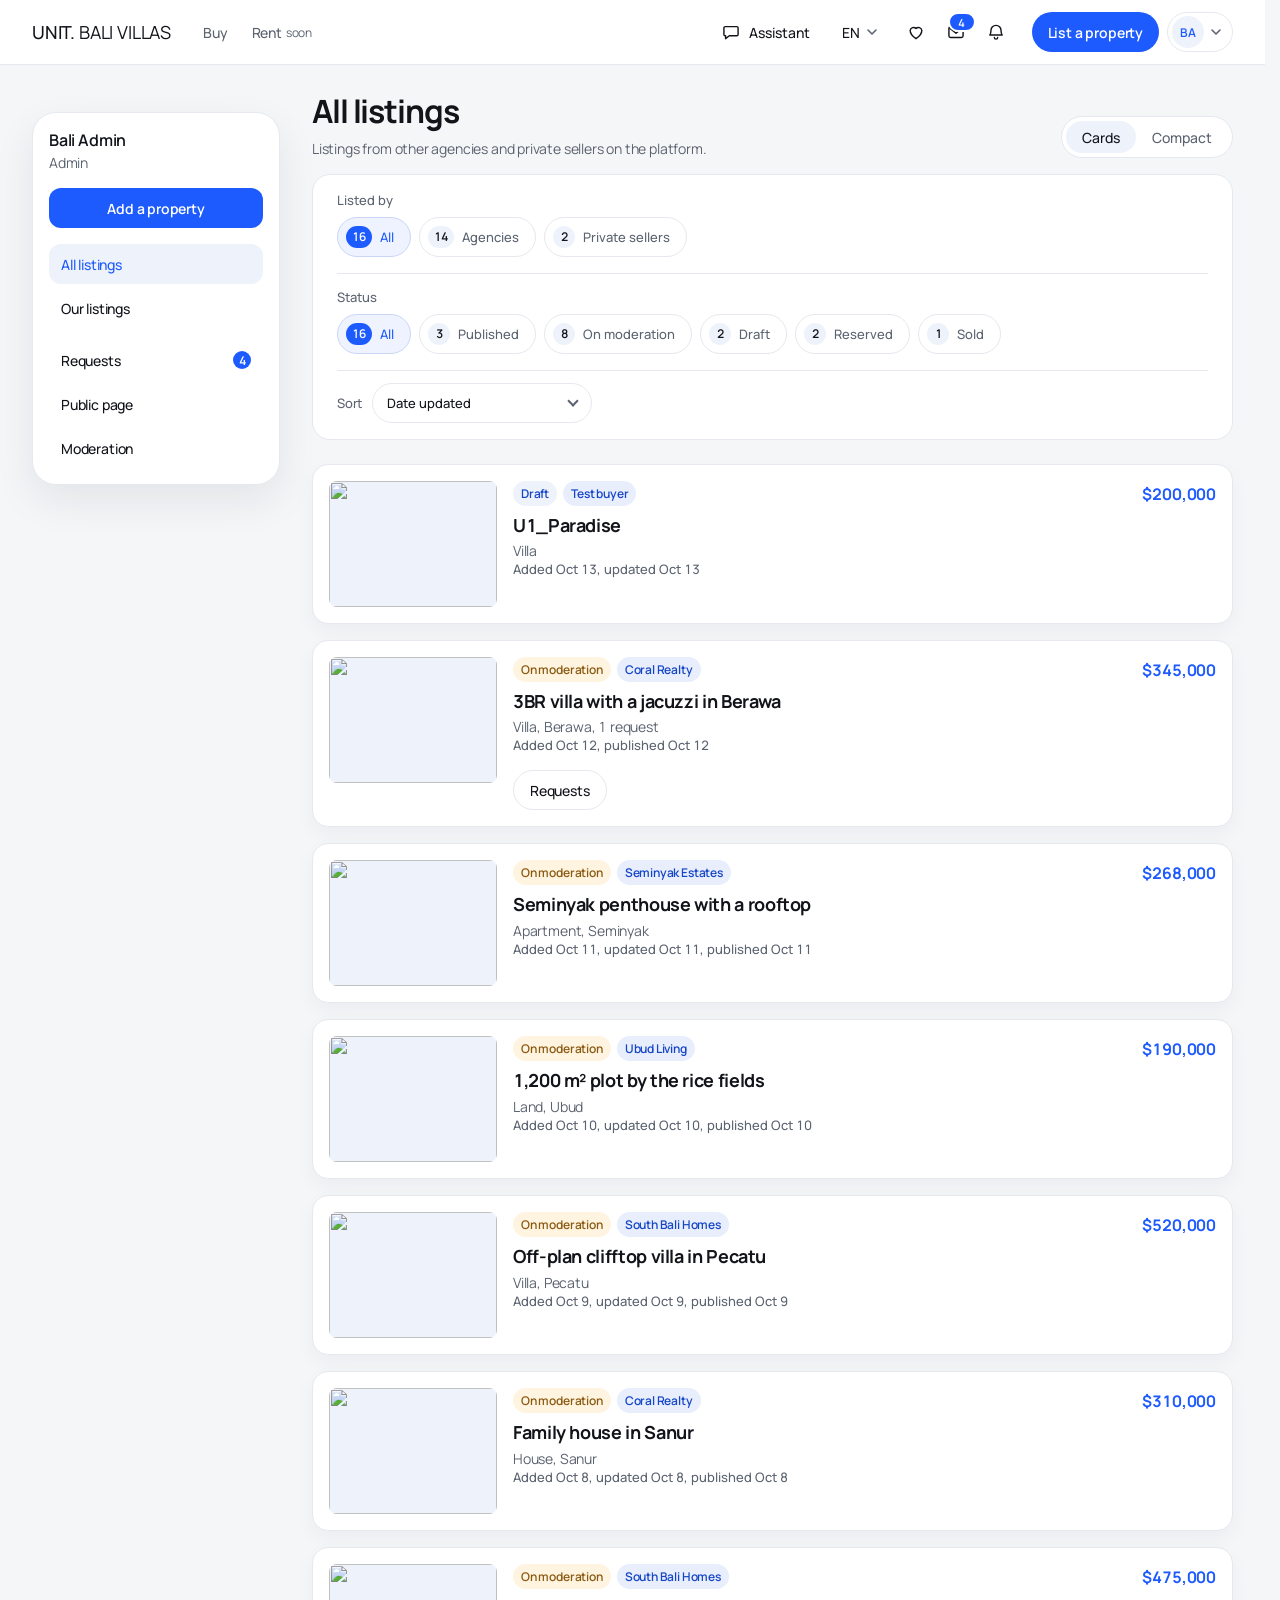
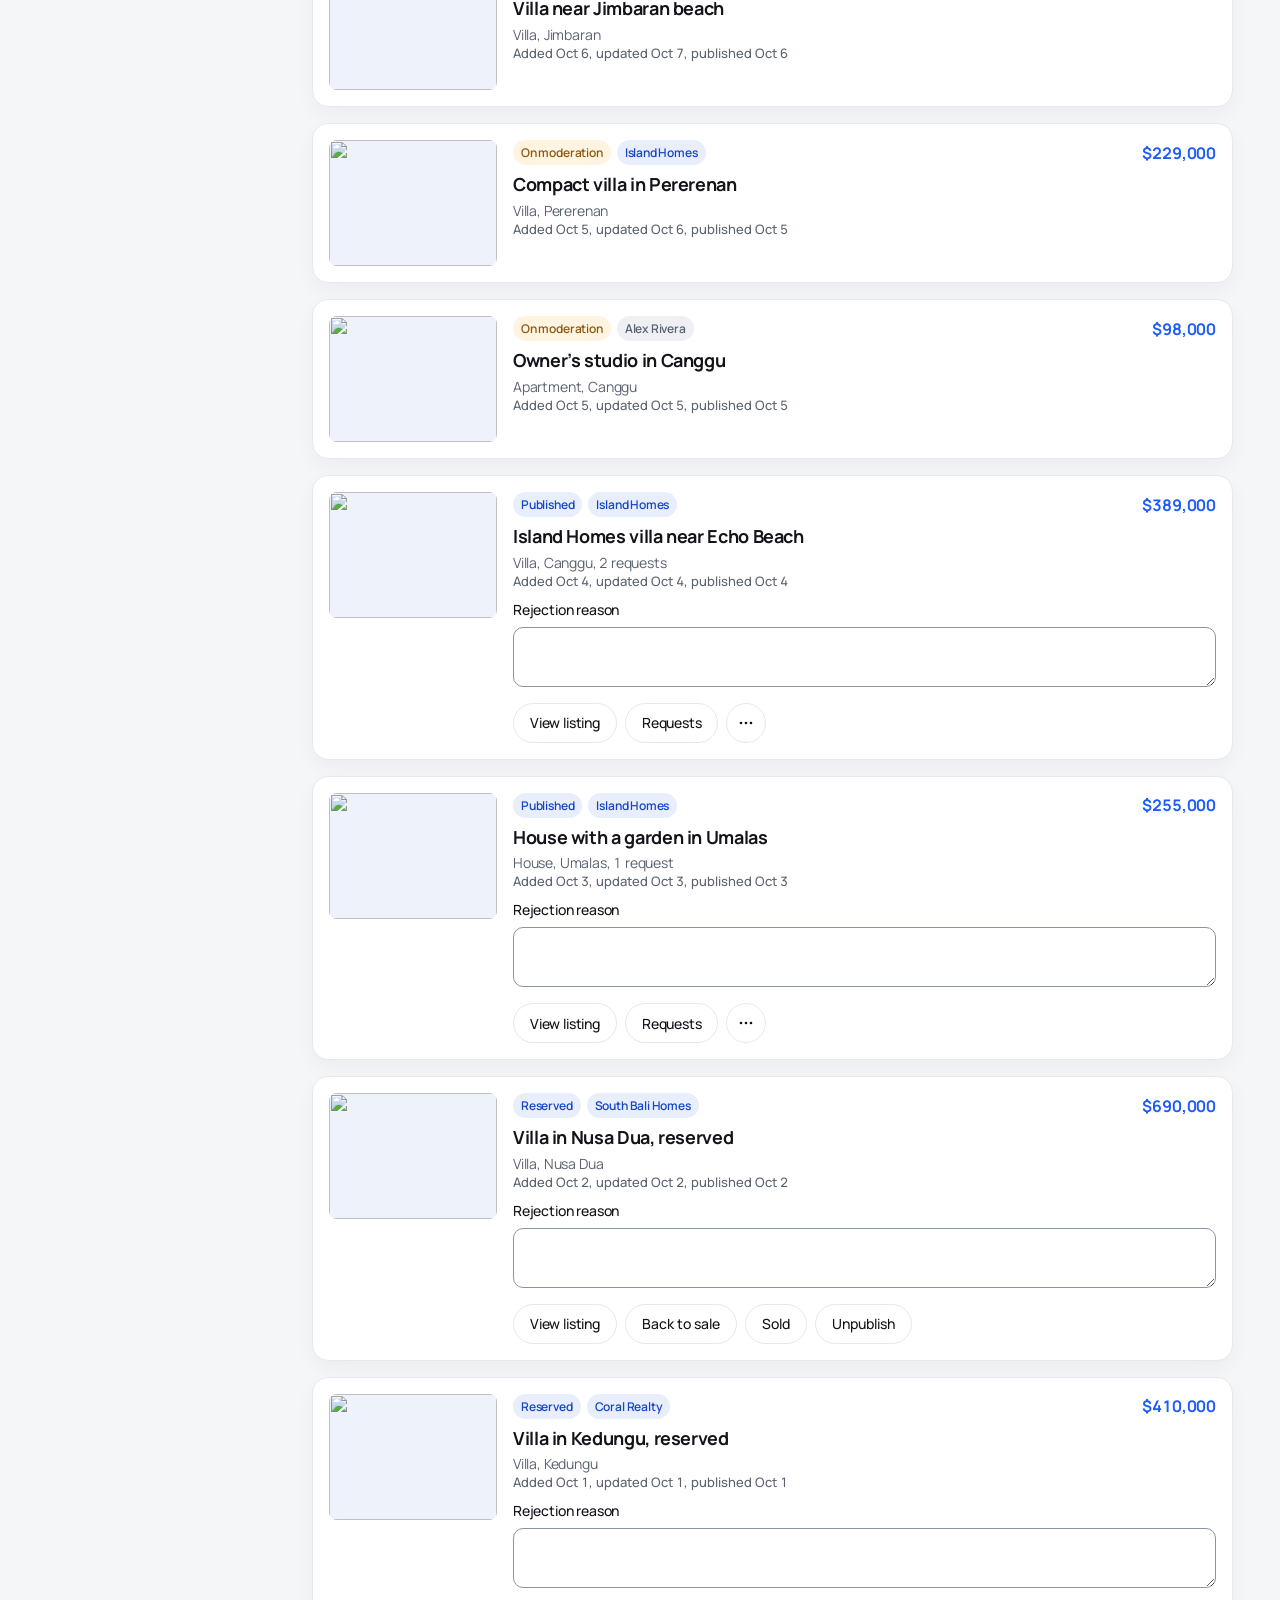
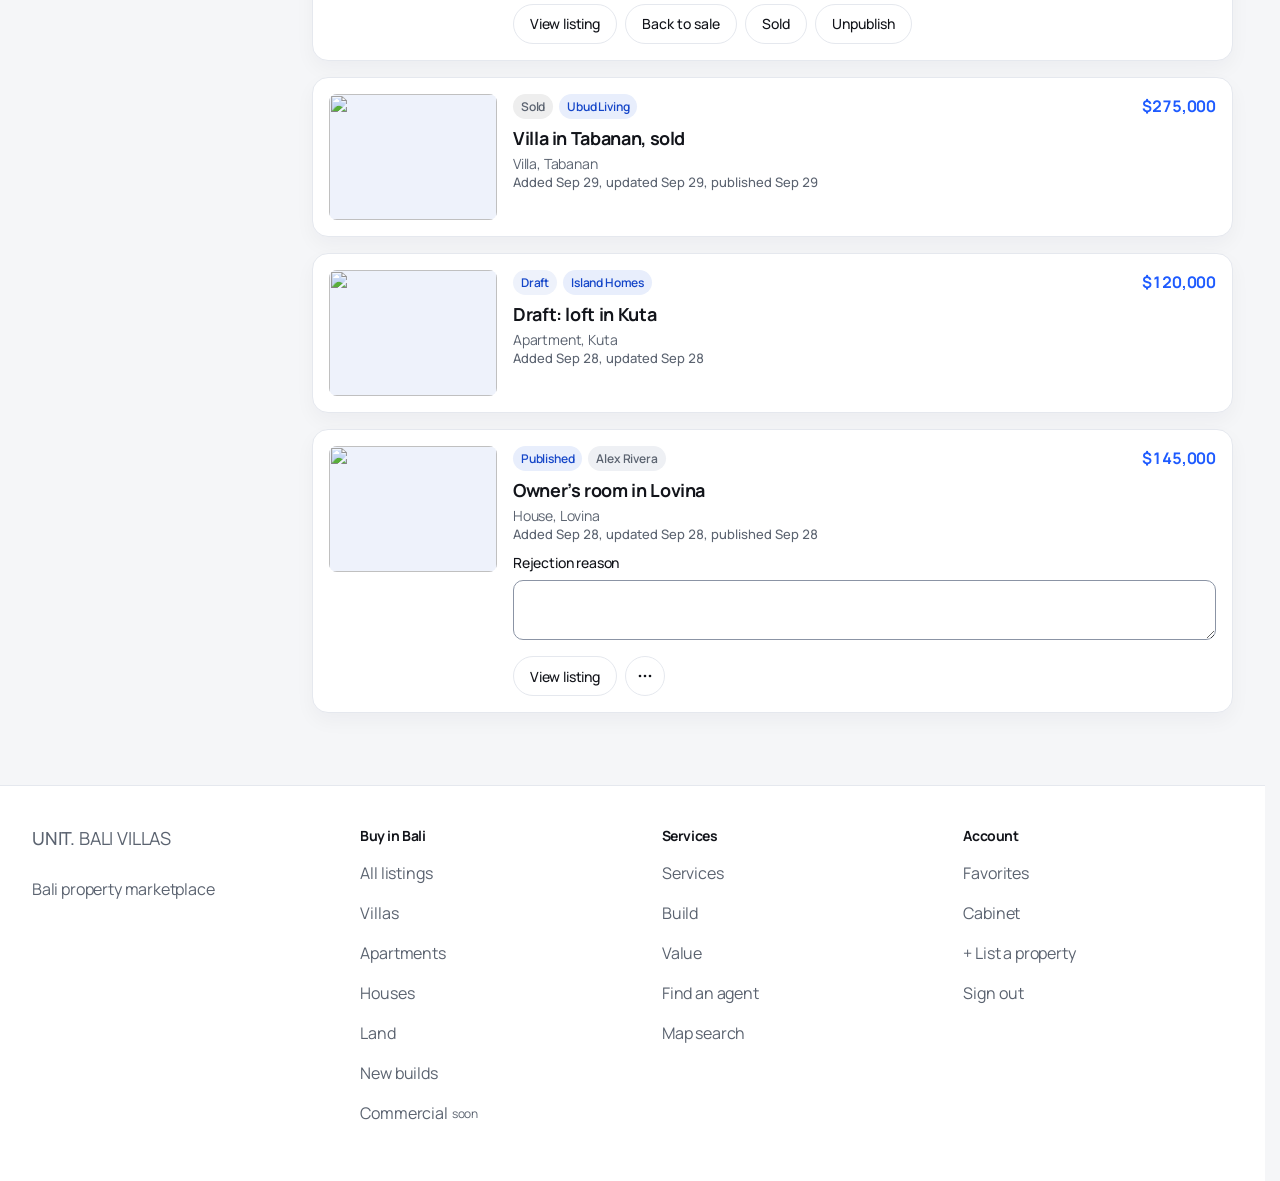
==== commit b4a657c8: "Вордмарк UNIT. BALI VILLAS, вход, лента на главной, рабочие стрелки фото и фильтры на телефоне, заго" ====
--- a/cab-listings.html
+++ b/cab-listings.html
@@ -1,6 +1,6 @@
-<!DOCTYPE html><html lang="en"><head><meta name="robots" content="noindex, nofollow"><link rel="stylesheet" href="base.css"><link rel="stylesheet" href="header.css"><link rel="stylesheet" href="fixes.css"><meta charset="utf-8"><meta name="viewport" content="width=device-width, initial-scale=1, viewport-fit=cover"><meta name="next-size-adjust" content=""><title>Bali Villas — property in Bali</title><meta name="description" content="Villas, houses, apartments and land for sale in Bali"></head><body class="__className_ebdcfe"><div hidden=""></div><header class="site-header">
+<!DOCTYPE html><html lang="en"><head><meta name="robots" content="noindex, nofollow"><link rel="stylesheet" href="base.css"><link rel="stylesheet" href="header.css"><link rel="stylesheet" href="fixes.css"><meta charset="utf-8"><meta name="viewport" content="width=device-width, initial-scale=1, viewport-fit=cover"><meta name="next-size-adjust" content=""><title>All listings | UNIT. BALI VILLAS</title><meta name="description" content="Villas, houses, apartments and land for sale in Bali"></head><body class="__className_ebdcfe"><div hidden=""></div><header class="site-header">
   <div class="hdr-bar">
-    <a class="hdr-logo" href="index.html" aria-label="UNIT.BALI VILLAS"><b>UNIT.</b>BALI VILLAS</a>
+    <a class="hdr-logo" href="index.html" aria-label="UNIT. BALI VILLAS"><b>UNIT.</b>&nbsp;BALI VILLAS</a>
 
     <nav class="hdr-deal" aria-label="Deal type">
       <a class="hdr-deal-link" href="index.html">Buy</a>
@@ -60,9 +60,9 @@
     </div>
   </div>
   
-</header><div class="shell"><div class="cabinet-shell"><aside class="cabinet-side"><div class="cabinet-side-head"><p class="cabinet-side-name">Bali Admin</p><p class="meta">Admin</p></div><a class="cabinet-add" href="cab-new.html">Add a property</a><nav class="cabinet-nav" aria-label="Cabinet sections"><a class="on" href="cab-listings.html">All listings</a><a class="nav-split" href="cabinet.html">Our listings</a><a class="" href="leads.html">Requests<span class="cabinet-nav-count">4</span></a><a class="" href="/cabinet/public">Public page</a><a class="" href="cab-moderation.html">Moderation</a></nav></aside><div class="cabinet-content"><div><header class="cabinet-head"><div><h1>All listings</h1><p class="meta">Listings from other agencies and private sellers on the platform.</p></div></header><div class="cabinet-toolbar"><div class="cabinet-filter-block"><p class="cabinet-filter-label">Listed by</p><div class="cabinet-summary"><button type="button" class="on"><strong>16</strong><span>All</span></button><button type="button" class=""><strong>14</strong><span>Agencies</span></button><button type="button" class=""><strong>2</strong><span>Private sellers</span></button></div></div><div class="cabinet-filter-block"><p class="cabinet-filter-label">Status</p><div class="cabinet-summary"><button type="button" class="on"><strong>16</strong><span>All</span></button><button type="button" class=""><strong>3</strong><span>Published</span></button><button type="button" class=""><strong>8</strong><span>On moderation</span></button><button type="button" class=""><strong>2</strong><span>Draft</span></button><button type="button" class=""><strong>2</strong><span>Reserved</span></button><button type="button" class=""><strong>1</strong><span>Sold</span></button></div></div><div class="cabinet-sort"><span>Sort</span><div class="ui-select compact"><button type="button" class="ui-select-trigger" aria-expanded="false" aria-controls="_r_0_" aria-label="Sort"><span class="ui-select-value">Date updated</span><span class="ui-select-caret" aria-hidden="true"></span></button></div></div></div><div class="cabinet-list"><article class="cabinet-card"><div class="cabinet-thumb"><img alt="" src="https://images.unsplash.com/photo-1613490493576-7fde63acd811?auto=format&amp;fit=crop&amp;w=1200&amp;q=70"></div><div class="cabinet-card-body"><div class="cabinet-card-top"><div class="cabinet-pills"><p class="status-pill status-draft">Draft</p><p class="owner-pill agency">Test buyer</p></div><strong class="cabinet-price">$200,000</strong></div><h2 class="card-title">U1_Paradise</h2><p class="meta">Villa</p><p class="listing-dates">Added Oct 13, updated Oct 13</p><div class="cabinet-actions"></div></div></article><article class="cabinet-card"><div class="cabinet-thumb"><img alt="" src="https://images.unsplash.com/photo-1613490493576-7fde63acd811?auto=format&amp;fit=crop&amp;w=1200&amp;q=70"></div><div class="cabinet-card-body"><div class="cabinet-card-top"><div class="cabinet-pills"><p class="status-pill status-moderation">On moderation</p><p class="owner-pill agency">Coral Realty</p></div><strong class="cabinet-price">$345,000</strong></div><h2 class="card-title">3BR villa with a jacuzzi in Berawa</h2><p class="meta">Villa, Berawa, 1 request</p><p class="listing-dates">Added Oct 12, published Oct 12</p><div class="cabinet-actions"><a href="/cabinet/leads?listing=af1df643-bd26-46d8-a72c-5b88401b1776">Requests</a></div></div></article><article class="cabinet-card"><div class="cabinet-thumb"><img alt="" src="https://images.unsplash.com/photo-1613490493576-7fde63acd811?auto=format&amp;fit=crop&amp;w=1200&amp;q=70"></div><div class="cabinet-card-body"><div class="cabinet-card-top"><div class="cabinet-pills"><p class="status-pill status-moderation">On moderation</p><p class="owner-pill agency">Seminyak Estates</p></div><strong class="cabinet-price">$268,000</strong></div><h2 class="card-title">Seminyak penthouse with a rooftop</h2><p class="meta">Apartment, Seminyak</p><p class="listing-dates">Added Oct 11, updated Oct 11, published Oct 11</p><div class="cabinet-actions"></div></div></article><article class="cabinet-card"><div class="cabinet-thumb"><img alt="" src="https://images.unsplash.com/photo-1613490493576-7fde63acd811?auto=format&amp;fit=crop&amp;w=1200&amp;q=70"></div><div class="cabinet-card-body"><div class="cabinet-card-top"><div class="cabinet-pills"><p class="status-pill status-moderation">On moderation</p><p class="owner-pill agency">Ubud Living</p></div><strong class="cabinet-price">$190,000</strong></div><h2 class="card-title">1,200 m² plot by the rice fields</h2><p class="meta">Land, Ubud</p><p class="listing-dates">Added Oct 10, updated Oct 10, published Oct 10</p><div class="cabinet-actions"></div></div></article><article class="cabinet-card"><div class="cabinet-thumb"><img alt="" src="https://images.unsplash.com/photo-1613490493576-7fde63acd811?auto=format&amp;fit=crop&amp;w=1200&amp;q=70"></div><div class="cabinet-card-body"><div class="cabinet-card-top"><div class="cabinet-pills"><p class="status-pill status-moderation">On moderation</p><p class="owner-pill agency">South Bali Homes</p></div><strong class="cabinet-price">$520,000</strong></div><h2 class="card-title">Off-plan clifftop villa in Pecatu</h2><p class="meta">Villa, Pecatu</p><p class="listing-dates">Added Oct 9, updated Oct 9, published Oct 9</p><div class="cabinet-actions"></div></div></article><article class="cabinet-card"><div class="cabinet-thumb"><img alt="" src="https://images.unsplash.com/photo-1613490493576-7fde63acd811?auto=format&amp;fit=crop&amp;w=1200&amp;q=70"></div><div class="cabinet-card-body"><div class="cabinet-card-top"><div class="cabinet-pills"><p class="status-pill status-moderation">On moderation</p><p class="owner-pill agency">Coral Realty</p></div><strong class="cabinet-price">$310,000</strong></div><h2 class="card-title">Family house in Sanur</h2><p class="meta">House, Sanur</p><p class="listing-dates">Added Oct 8, updated Oct 8, published Oct 8</p><div class="cabinet-actions"></div></div></article><article class="cabinet-card"><div class="cabinet-thumb"><img alt="" src="https://images.unsplash.com/photo-1613490493576-7fde63acd811?auto=format&amp;fit=crop&amp;w=1200&amp;q=70"></div><div class="cabinet-card-body"><div class="cabinet-card-top"><div class="cabinet-pills"><p class="status-pill status-moderation">On moderation</p><p class="owner-pill agency">South Bali Homes</p></div><strong class="cabinet-price">$475,000</strong></div><h2 class="card-title">Villa near Jimbaran beach</h2><p class="meta">Villa, Jimbaran</p><p class="listing-dates">Added Oct 6, updated Oct 7, published Oct 6</p><div class="cabinet-actions"></div></div></article><article class="cabinet-card"><div class="cabinet-thumb"><img alt="" src="https://images.unsplash.com/photo-1613490493576-7fde63acd811?auto=format&amp;fit=crop&amp;w=1200&amp;q=70"></div><div class="cabinet-card-body"><div class="cabinet-card-top"><div class="cabinet-pills"><p class="status-pill status-moderation">On moderation</p><p class="owner-pill agency">Island Homes</p></div><strong class="cabinet-price">$229,000</strong></div><h2 class="card-title">Compact villa in Pererenan</h2><p class="meta">Villa, Pererenan</p><p class="listing-dates">Added Oct 5, updated Oct 6, published Oct 5</p><div class="cabinet-actions"></div></div></article><article class="cabinet-card"><div class="cabinet-thumb"><img alt="" src="https://images.unsplash.com/photo-1613490493576-7fde63acd811?auto=format&amp;fit=crop&amp;w=1200&amp;q=70"></div><div class="cabinet-card-body"><div class="cabinet-card-top"><div class="cabinet-pills"><p class="status-pill status-moderation">On moderation</p><p class="owner-pill">Alex Rivera</p></div><strong class="cabinet-price">$98,000</strong></div><h2 class="card-title">Owner’s studio in Canggu</h2><p class="meta">Apartment, Canggu</p><p class="listing-dates">Added Oct 5, updated Oct 5, published Oct 5</p><div class="cabinet-actions"></div></div></article><article class="cabinet-card"><div class="cabinet-thumb"><img alt="" src="https://images.unsplash.com/photo-1613490493576-7fde63acd811?auto=format&amp;fit=crop&amp;w=1200&amp;q=70"></div><div class="cabinet-card-body"><div class="cabinet-card-top"><div class="cabinet-pills"><p class="status-pill status-published">Published</p><p class="owner-pill agency">Island Homes</p></div><strong class="cabinet-price">$389,000</strong></div><h2 class="card-title">Island Homes villa near Echo Beach</h2><p class="meta">Villa, Canggu, 2 requests</p><p class="listing-dates">Added Oct 4, updated Oct 4, published Oct 4</p><label class="field">Rejection reason<textarea rows="2"></textarea></label><div class="cabinet-actions"><a href="listing.html">View listing</a><a href="/cabinet/leads?listing=3219e46e-b463-45cb-958f-90d2a3855123">Requests</a><div class="card-more"><button type="button" class="card-more-btn" aria-haspopup="menu" aria-expanded="false" aria-label="More actions"><svg viewBox="0 0 24 24" aria-hidden="true"><circle cx="6" cy="12" r="1.6"/><circle cx="12" cy="12" r="1.6"/><circle cx="18" cy="12" r="1.6"/></svg></button><div class="card-more-menu" role="menu" hidden><button type="button" role="menuitem" data-status="reserved">Mark as reserved</button><button type="button" role="menuitem" data-status="sold" data-confirm="Mark this property as sold? It will leave the catalog.">Mark as sold</button><button type="button" role="menuitem" data-status="archived" class="is-danger" data-confirm="Unpublish this property? Buyers will no longer see it.">Unpublish</button></div></div></div></div></article><article class="cabinet-card"><div class="cabinet-thumb"><img alt="" src="https://images.unsplash.com/photo-1613490493576-7fde63acd811?auto=format&amp;fit=crop&amp;w=1200&amp;q=70"></div><div class="cabinet-card-body"><div class="cabinet-card-top"><div class="cabinet-pills"><p class="status-pill status-published">Published</p><p class="owner-pill agency">Island Homes</p></div><strong class="cabinet-price">$255,000</strong></div><h2 class="card-title">House with a garden in Umalas</h2><p class="meta">House, Umalas, 1 request</p><p class="listing-dates">Added Oct 3, updated Oct 3, published Oct 3</p><label class="field">Rejection reason<textarea rows="2"></textarea></label><div class="cabinet-actions"><a href="listing.html">View listing</a><a href="/cabinet/leads?listing=52686873-e6ec-4743-891d-c9ec68dff772">Requests</a><div class="card-more"><button type="button" class="card-more-btn" aria-haspopup="menu" aria-expanded="false" aria-label="More actions"><svg viewBox="0 0 24 24" aria-hidden="true"><circle cx="6" cy="12" r="1.6"/><circle cx="12" cy="12" r="1.6"/><circle cx="18" cy="12" r="1.6"/></svg></button><div class="card-more-menu" role="menu" hidden><button type="button" role="menuitem" data-status="reserved">Mark as reserved</button><button type="button" role="menuitem" data-status="sold" data-confirm="Mark this property as sold? It will leave the catalog.">Mark as sold</button><button type="button" role="menuitem" data-status="archived" class="is-danger" data-confirm="Unpublish this property? Buyers will no longer see it.">Unpublish</button></div></div></div></div></article><article class="cabinet-card"><div class="cabinet-thumb"><img alt="" src="https://images.unsplash.com/photo-1613490493576-7fde63acd811?auto=format&amp;fit=crop&amp;w=1200&amp;q=70"></div><div class="cabinet-card-body"><div class="cabinet-card-top"><div class="cabinet-pills"><p class="status-pill status-reserved">Reserved</p><p class="owner-pill agency">South Bali Homes</p></div><strong class="cabinet-price">$690,000</strong></div><h2 class="card-title">Villa in Nusa Dua, reserved</h2><p class="meta">Villa, Nusa Dua</p><p class="listing-dates">Added Oct 2, updated Oct 2, published Oct 2</p><label class="field">Rejection reason<textarea rows="2"></textarea></label><div class="cabinet-actions"><a href="listing.html">View listing</a><button type="button">Back to sale</button><button class="action-warn" type="button">Sold</button><button type="button">Unpublish</button></div></div></article><article class="cabinet-card"><div class="cabinet-thumb"><img alt="" src="https://images.unsplash.com/photo-1613490493576-7fde63acd811?auto=format&amp;fit=crop&amp;w=1200&amp;q=70"></div><div class="cabinet-card-body"><div class="cabinet-card-top"><div class="cabinet-pills"><p class="status-pill status-reserved">Reserved</p><p class="owner-pill agency">Coral Realty</p></div><strong class="cabinet-price">$410,000</strong></div><h2 class="card-title">Villa in Kedungu, reserved</h2><p class="meta">Villa, Kedungu</p><p class="listing-dates">Added Oct 1, updated Oct 1, published Oct 1</p><label class="field">Rejection reason<textarea rows="2"></textarea></label><div class="cabinet-actions"><a href="listing.html">View listing</a><button type="button">Back to sale</button><button class="action-warn" type="button">Sold</button><button type="button">Unpublish</button></div></div></article><article class="cabinet-card"><div class="cabinet-thumb"><img alt="" src="https://images.unsplash.com/photo-1613490493576-7fde63acd811?auto=format&amp;fit=crop&amp;w=1200&amp;q=70"></div><div class="cabinet-card-body"><div class="cabinet-card-top"><div class="cabinet-pills"><p class="status-pill status-sold">Sold</p><p class="owner-pill agency">Ubud Living</p></div><strong class="cabinet-price">$275,000</strong></div><h2 class="card-title">Villa in Tabanan, sold</h2><p class="meta">Villa, Tabanan</p><p class="listing-dates">Added Sep 29, updated Sep 29, published Sep 29</p><div class="cabinet-actions"></div></div></article><article class="cabinet-card"><div class="cabinet-thumb"><img alt="" src="https://images.unsplash.com/photo-1613490493576-7fde63acd811?auto=format&amp;fit=crop&amp;w=1200&amp;q=70"></div><div class="cabinet-card-body"><div class="cabinet-card-top"><div class="cabinet-pills"><p class="status-pill status-draft">Draft</p><p class="owner-pill agency">Island Homes</p></div><strong class="cabinet-price">$120,000</strong></div><h2 class="card-title">Draft: loft in Kuta</h2><p class="meta">Apartment, Kuta</p><p class="listing-dates">Added Sep 28, updated Sep 28</p><div class="cabinet-actions"></div></div></article><article class="cabinet-card"><div class="cabinet-thumb"><img alt="" src="https://images.unsplash.com/photo-1613490493576-7fde63acd811?auto=format&amp;fit=crop&amp;w=1200&amp;q=70"></div><div class="cabinet-card-body"><div class="cabinet-card-top"><div class="cabinet-pills"><p class="status-pill status-published">Published</p><p class="owner-pill">Alex Rivera</p></div><strong class="cabinet-price">$145,000</strong></div><h2 class="card-title">Owner’s room in Lovina</h2><p class="meta">House, Lovina</p><p class="listing-dates">Added Sep 28, updated Sep 28, published Sep 28</p><label class="field">Rejection reason<textarea rows="2"></textarea></label><div class="cabinet-actions"><a href="listing.html">View listing</a><div class="card-more"><button type="button" class="card-more-btn" aria-haspopup="menu" aria-expanded="false" aria-label="More actions"><svg viewBox="0 0 24 24" aria-hidden="true"><circle cx="6" cy="12" r="1.6"/><circle cx="12" cy="12" r="1.6"/><circle cx="18" cy="12" r="1.6"/></svg></button><div class="card-more-menu" role="menu" hidden><button type="button" role="menuitem" data-status="reserved">Mark as reserved</button><button type="button" role="menuitem" data-status="sold" data-confirm="Mark this property as sold? It will leave the catalog.">Mark as sold</button><button type="button" role="menuitem" data-status="archived" class="is-danger" data-confirm="Unpublish this property? Buyers will no longer see it.">Unpublish</button></div></div></div></div></article></div></div></div></div></div><footer class="site-footer"><div class="footer-inner"><div class="footer-brand"><a class="hdr-logo" href="index.html"><b>UNIT.</b>BALI VILLAS</a><p>Bali property marketplace</p></div><nav aria-label="Buy in Bali"><h2>Buy in Bali</h2><a href="catalog.html">All listings</a><a href="catalog.html">Villas</a><a href="catalog.html">Apartments</a><a href="catalog.html">Houses</a><a href="catalog.html">Land</a><a href="catalog.html">New builds</a><a href="commercial.html">Commercial <small class="nav-soon">soon</small></a></nav><nav aria-label="Services"><h2>Services</h2><a href="services.html">Services</a><a href="services.html#build">Build</a><a href="services.html#estimate">Value</a><a href="services.html#realtor">Find an agent</a><a href="map.html">Map search</a></nav><nav aria-label="Account"><h2>Account</h2><a href="/favorites">Favorites</a><a href="cabinet.html">Cabinet</a><a href="cab-new.html">+ List a property</a><button type="button">Sign out</button></nav></div></footer><next-route-announcer style="position: absolute;"></next-route-announcer><div class="hdr-sheet" id="hdr-sheet" role="dialog" aria-modal="true" aria-label="Menu" hidden>
+</header><div class="shell"><div class="cabinet-shell"><aside class="cabinet-side"><div class="cabinet-side-head"><p class="cabinet-side-name">Bali Admin</p><p class="meta">Admin</p></div><a class="cabinet-add" href="cab-new.html">Add a property</a><nav class="cabinet-nav" aria-label="Cabinet sections"><a class="on" href="cab-listings.html">All listings</a><a class="nav-split" href="cabinet.html">Our listings</a><a class="" href="leads.html">Requests<span class="cabinet-nav-count">4</span></a><a class="" href="/cabinet/public">Public page</a><a class="" href="cab-moderation.html">Moderation</a></nav></aside><div class="cabinet-content"><div><header class="cabinet-head"><div><h1>All listings</h1><p class="meta">Listings from other agencies and private sellers on the platform.</p></div></header><div class="cabinet-toolbar"><div class="cabinet-filter-block"><p class="cabinet-filter-label">Listed by</p><div class="cabinet-summary"><button type="button" class="on"><strong>16</strong><span>All</span></button><button type="button" class=""><strong>14</strong><span>Agencies</span></button><button type="button" class=""><strong>2</strong><span>Private sellers</span></button></div></div><div class="cabinet-filter-block"><p class="cabinet-filter-label">Status</p><div class="cabinet-summary"><button type="button" class="on"><strong>16</strong><span>All</span></button><button type="button" class=""><strong>3</strong><span>Published</span></button><button type="button" class=""><strong>8</strong><span>On moderation</span></button><button type="button" class=""><strong>2</strong><span>Draft</span></button><button type="button" class=""><strong>2</strong><span>Reserved</span></button><button type="button" class=""><strong>1</strong><span>Sold</span></button></div></div><div class="cabinet-sort"><span>Sort</span><div class="ui-select compact"><button type="button" class="ui-select-trigger" aria-expanded="false" aria-controls="_r_0_" aria-label="Sort"><span class="ui-select-value">Date updated</span><span class="ui-select-caret" aria-hidden="true"></span></button></div></div></div><div class="cabinet-list"><article class="cabinet-card"><div class="cabinet-thumb"><img alt="" src="https://images.unsplash.com/photo-1613490493576-7fde63acd811?auto=format&amp;fit=crop&amp;w=1200&amp;q=70"></div><div class="cabinet-card-body"><div class="cabinet-card-top"><div class="cabinet-pills"><p class="status-pill status-draft">Draft</p><p class="owner-pill agency">Test buyer</p></div><strong class="cabinet-price">$200,000</strong></div><h2 class="card-title">U1_Paradise</h2><p class="meta">Villa</p><p class="listing-dates">Added Oct 13, updated Oct 13</p><div class="cabinet-actions"></div></div></article><article class="cabinet-card"><div class="cabinet-thumb"><img alt="" src="https://images.unsplash.com/photo-1613490493576-7fde63acd811?auto=format&amp;fit=crop&amp;w=1200&amp;q=70"></div><div class="cabinet-card-body"><div class="cabinet-card-top"><div class="cabinet-pills"><p class="status-pill status-moderation">On moderation</p><p class="owner-pill agency">Coral Realty</p></div><strong class="cabinet-price">$345,000</strong></div><h2 class="card-title">3BR villa with a jacuzzi in Berawa</h2><p class="meta">Villa, Berawa, 1 request</p><p class="listing-dates">Added Oct 12, published Oct 12</p><div class="cabinet-actions"><a href="/cabinet/leads?listing=af1df643-bd26-46d8-a72c-5b88401b1776">Requests</a></div></div></article><article class="cabinet-card"><div class="cabinet-thumb"><img alt="" src="https://images.unsplash.com/photo-1613490493576-7fde63acd811?auto=format&amp;fit=crop&amp;w=1200&amp;q=70"></div><div class="cabinet-card-body"><div class="cabinet-card-top"><div class="cabinet-pills"><p class="status-pill status-moderation">On moderation</p><p class="owner-pill agency">Seminyak Estates</p></div><strong class="cabinet-price">$268,000</strong></div><h2 class="card-title">Seminyak penthouse with a rooftop</h2><p class="meta">Apartment, Seminyak</p><p class="listing-dates">Added Oct 11, updated Oct 11, published Oct 11</p><div class="cabinet-actions"></div></div></article><article class="cabinet-card"><div class="cabinet-thumb"><img alt="" src="https://images.unsplash.com/photo-1613490493576-7fde63acd811?auto=format&amp;fit=crop&amp;w=1200&amp;q=70"></div><div class="cabinet-card-body"><div class="cabinet-card-top"><div class="cabinet-pills"><p class="status-pill status-moderation">On moderation</p><p class="owner-pill agency">Ubud Living</p></div><strong class="cabinet-price">$190,000</strong></div><h2 class="card-title">1,200 m² plot by the rice fields</h2><p class="meta">Land, Ubud</p><p class="listing-dates">Added Oct 10, updated Oct 10, published Oct 10</p><div class="cabinet-actions"></div></div></article><article class="cabinet-card"><div class="cabinet-thumb"><img alt="" src="https://images.unsplash.com/photo-1613490493576-7fde63acd811?auto=format&amp;fit=crop&amp;w=1200&amp;q=70"></div><div class="cabinet-card-body"><div class="cabinet-card-top"><div class="cabinet-pills"><p class="status-pill status-moderation">On moderation</p><p class="owner-pill agency">South Bali Homes</p></div><strong class="cabinet-price">$520,000</strong></div><h2 class="card-title">Off-plan clifftop villa in Pecatu</h2><p class="meta">Villa, Pecatu</p><p class="listing-dates">Added Oct 9, updated Oct 9, published Oct 9</p><div class="cabinet-actions"></div></div></article><article class="cabinet-card"><div class="cabinet-thumb"><img alt="" src="https://images.unsplash.com/photo-1613490493576-7fde63acd811?auto=format&amp;fit=crop&amp;w=1200&amp;q=70"></div><div class="cabinet-card-body"><div class="cabinet-card-top"><div class="cabinet-pills"><p class="status-pill status-moderation">On moderation</p><p class="owner-pill agency">Coral Realty</p></div><strong class="cabinet-price">$310,000</strong></div><h2 class="card-title">Family house in Sanur</h2><p class="meta">House, Sanur</p><p class="listing-dates">Added Oct 8, updated Oct 8, published Oct 8</p><div class="cabinet-actions"></div></div></article><article class="cabinet-card"><div class="cabinet-thumb"><img alt="" src="https://images.unsplash.com/photo-1613490493576-7fde63acd811?auto=format&amp;fit=crop&amp;w=1200&amp;q=70"></div><div class="cabinet-card-body"><div class="cabinet-card-top"><div class="cabinet-pills"><p class="status-pill status-moderation">On moderation</p><p class="owner-pill agency">South Bali Homes</p></div><strong class="cabinet-price">$475,000</strong></div><h2 class="card-title">Villa near Jimbaran beach</h2><p class="meta">Villa, Jimbaran</p><p class="listing-dates">Added Oct 6, updated Oct 7, published Oct 6</p><div class="cabinet-actions"></div></div></article><article class="cabinet-card"><div class="cabinet-thumb"><img alt="" src="https://images.unsplash.com/photo-1613490493576-7fde63acd811?auto=format&amp;fit=crop&amp;w=1200&amp;q=70"></div><div class="cabinet-card-body"><div class="cabinet-card-top"><div class="cabinet-pills"><p class="status-pill status-moderation">On moderation</p><p class="owner-pill agency">Island Homes</p></div><strong class="cabinet-price">$229,000</strong></div><h2 class="card-title">Compact villa in Pererenan</h2><p class="meta">Villa, Pererenan</p><p class="listing-dates">Added Oct 5, updated Oct 6, published Oct 5</p><div class="cabinet-actions"></div></div></article><article class="cabinet-card"><div class="cabinet-thumb"><img alt="" src="https://images.unsplash.com/photo-1613490493576-7fde63acd811?auto=format&amp;fit=crop&amp;w=1200&amp;q=70"></div><div class="cabinet-card-body"><div class="cabinet-card-top"><div class="cabinet-pills"><p class="status-pill status-moderation">On moderation</p><p class="owner-pill">Alex Rivera</p></div><strong class="cabinet-price">$98,000</strong></div><h2 class="card-title">Owner’s studio in Canggu</h2><p class="meta">Apartment, Canggu</p><p class="listing-dates">Added Oct 5, updated Oct 5, published Oct 5</p><div class="cabinet-actions"></div></div></article><article class="cabinet-card"><div class="cabinet-thumb"><img alt="" src="https://images.unsplash.com/photo-1613490493576-7fde63acd811?auto=format&amp;fit=crop&amp;w=1200&amp;q=70"></div><div class="cabinet-card-body"><div class="cabinet-card-top"><div class="cabinet-pills"><p class="status-pill status-published">Published</p><p class="owner-pill agency">Island Homes</p></div><strong class="cabinet-price">$389,000</strong></div><h2 class="card-title">Island Homes villa near Echo Beach</h2><p class="meta">Villa, Canggu, 2 requests</p><p class="listing-dates">Added Oct 4, updated Oct 4, published Oct 4</p><label class="field">Rejection reason<textarea rows="2"></textarea></label><div class="cabinet-actions"><a href="listing.html">View listing</a><a href="/cabinet/leads?listing=3219e46e-b463-45cb-958f-90d2a3855123">Requests</a><div class="card-more"><button type="button" class="card-more-btn" aria-haspopup="menu" aria-expanded="false" aria-label="More actions"><svg viewBox="0 0 24 24" aria-hidden="true"><circle cx="6" cy="12" r="1.6"/><circle cx="12" cy="12" r="1.6"/><circle cx="18" cy="12" r="1.6"/></svg></button><div class="card-more-menu" role="menu" hidden><button type="button" role="menuitem" data-status="reserved">Mark as reserved</button><button type="button" role="menuitem" data-status="sold" data-confirm="Mark this property as sold? It will leave the catalog.">Mark as sold</button><button type="button" role="menuitem" data-status="archived" class="is-danger" data-confirm="Unpublish this property? Buyers will no longer see it.">Unpublish</button></div></div></div></div></article><article class="cabinet-card"><div class="cabinet-thumb"><img alt="" src="https://images.unsplash.com/photo-1613490493576-7fde63acd811?auto=format&amp;fit=crop&amp;w=1200&amp;q=70"></div><div class="cabinet-card-body"><div class="cabinet-card-top"><div class="cabinet-pills"><p class="status-pill status-published">Published</p><p class="owner-pill agency">Island Homes</p></div><strong class="cabinet-price">$255,000</strong></div><h2 class="card-title">House with a garden in Umalas</h2><p class="meta">House, Umalas, 1 request</p><p class="listing-dates">Added Oct 3, updated Oct 3, published Oct 3</p><label class="field">Rejection reason<textarea rows="2"></textarea></label><div class="cabinet-actions"><a href="listing.html">View listing</a><a href="/cabinet/leads?listing=52686873-e6ec-4743-891d-c9ec68dff772">Requests</a><div class="card-more"><button type="button" class="card-more-btn" aria-haspopup="menu" aria-expanded="false" aria-label="More actions"><svg viewBox="0 0 24 24" aria-hidden="true"><circle cx="6" cy="12" r="1.6"/><circle cx="12" cy="12" r="1.6"/><circle cx="18" cy="12" r="1.6"/></svg></button><div class="card-more-menu" role="menu" hidden><button type="button" role="menuitem" data-status="reserved">Mark as reserved</button><button type="button" role="menuitem" data-status="sold" data-confirm="Mark this property as sold? It will leave the catalog.">Mark as sold</button><button type="button" role="menuitem" data-status="archived" class="is-danger" data-confirm="Unpublish this property? Buyers will no longer see it.">Unpublish</button></div></div></div></div></article><article class="cabinet-card"><div class="cabinet-thumb"><img alt="" src="https://images.unsplash.com/photo-1613490493576-7fde63acd811?auto=format&amp;fit=crop&amp;w=1200&amp;q=70"></div><div class="cabinet-card-body"><div class="cabinet-card-top"><div class="cabinet-pills"><p class="status-pill status-reserved">Reserved</p><p class="owner-pill agency">South Bali Homes</p></div><strong class="cabinet-price">$690,000</strong></div><h2 class="card-title">Villa in Nusa Dua, reserved</h2><p class="meta">Villa, Nusa Dua</p><p class="listing-dates">Added Oct 2, updated Oct 2, published Oct 2</p><label class="field">Rejection reason<textarea rows="2"></textarea></label><div class="cabinet-actions"><a href="listing.html">View listing</a><button type="button">Back to sale</button><button class="action-warn" type="button">Sold</button><button type="button">Unpublish</button></div></div></article><article class="cabinet-card"><div class="cabinet-thumb"><img alt="" src="https://images.unsplash.com/photo-1613490493576-7fde63acd811?auto=format&amp;fit=crop&amp;w=1200&amp;q=70"></div><div class="cabinet-card-body"><div class="cabinet-card-top"><div class="cabinet-pills"><p class="status-pill status-reserved">Reserved</p><p class="owner-pill agency">Coral Realty</p></div><strong class="cabinet-price">$410,000</strong></div><h2 class="card-title">Villa in Kedungu, reserved</h2><p class="meta">Villa, Kedungu</p><p class="listing-dates">Added Oct 1, updated Oct 1, published Oct 1</p><label class="field">Rejection reason<textarea rows="2"></textarea></label><div class="cabinet-actions"><a href="listing.html">View listing</a><button type="button">Back to sale</button><button class="action-warn" type="button">Sold</button><button type="button">Unpublish</button></div></div></article><article class="cabinet-card"><div class="cabinet-thumb"><img alt="" src="https://images.unsplash.com/photo-1613490493576-7fde63acd811?auto=format&amp;fit=crop&amp;w=1200&amp;q=70"></div><div class="cabinet-card-body"><div class="cabinet-card-top"><div class="cabinet-pills"><p class="status-pill status-sold">Sold</p><p class="owner-pill agency">Ubud Living</p></div><strong class="cabinet-price">$275,000</strong></div><h2 class="card-title">Villa in Tabanan, sold</h2><p class="meta">Villa, Tabanan</p><p class="listing-dates">Added Sep 29, updated Sep 29, published Sep 29</p><div class="cabinet-actions"></div></div></article><article class="cabinet-card"><div class="cabinet-thumb"><img alt="" src="https://images.unsplash.com/photo-1613490493576-7fde63acd811?auto=format&amp;fit=crop&amp;w=1200&amp;q=70"></div><div class="cabinet-card-body"><div class="cabinet-card-top"><div class="cabinet-pills"><p class="status-pill status-draft">Draft</p><p class="owner-pill agency">Island Homes</p></div><strong class="cabinet-price">$120,000</strong></div><h2 class="card-title">Draft: loft in Kuta</h2><p class="meta">Apartment, Kuta</p><p class="listing-dates">Added Sep 28, updated Sep 28</p><div class="cabinet-actions"></div></div></article><article class="cabinet-card"><div class="cabinet-thumb"><img alt="" src="https://images.unsplash.com/photo-1613490493576-7fde63acd811?auto=format&amp;fit=crop&amp;w=1200&amp;q=70"></div><div class="cabinet-card-body"><div class="cabinet-card-top"><div class="cabinet-pills"><p class="status-pill status-published">Published</p><p class="owner-pill">Alex Rivera</p></div><strong class="cabinet-price">$145,000</strong></div><h2 class="card-title">Owner’s room in Lovina</h2><p class="meta">House, Lovina</p><p class="listing-dates">Added Sep 28, updated Sep 28, published Sep 28</p><label class="field">Rejection reason<textarea rows="2"></textarea></label><div class="cabinet-actions"><a href="listing.html">View listing</a><div class="card-more"><button type="button" class="card-more-btn" aria-haspopup="menu" aria-expanded="false" aria-label="More actions"><svg viewBox="0 0 24 24" aria-hidden="true"><circle cx="6" cy="12" r="1.6"/><circle cx="12" cy="12" r="1.6"/><circle cx="18" cy="12" r="1.6"/></svg></button><div class="card-more-menu" role="menu" hidden><button type="button" role="menuitem" data-status="reserved">Mark as reserved</button><button type="button" role="menuitem" data-status="sold" data-confirm="Mark this property as sold? It will leave the catalog.">Mark as sold</button><button type="button" role="menuitem" data-status="archived" class="is-danger" data-confirm="Unpublish this property? Buyers will no longer see it.">Unpublish</button></div></div></div></div></article></div></div></div></div></div><footer class="site-footer"><div class="footer-inner"><div class="footer-brand"><a class="hdr-logo" href="index.html"><b>UNIT.</b>&nbsp;BALI VILLAS</a><p>Bali property marketplace</p></div><nav aria-label="Buy in Bali"><h2>Buy in Bali</h2><a href="catalog.html">All listings</a><a href="catalog.html">Villas</a><a href="catalog.html">Apartments</a><a href="catalog.html">Houses</a><a href="catalog.html">Land</a><a href="catalog.html">New builds</a><a href="commercial.html">Commercial <small class="nav-soon">soon</small></a></nav><nav aria-label="Services"><h2>Services</h2><a href="services.html">Services</a><a href="services.html#build">Build</a><a href="services.html#estimate">Value</a><a href="services.html#realtor">Find an agent</a><a href="map.html">Map search</a></nav><nav aria-label="Account"><h2>Account</h2><a href="/favorites">Favorites</a><a href="cabinet.html">Cabinet</a><a href="cab-new.html">+ List a property</a><button type="button">Sign out</button></nav></div></footer><next-route-announcer style="position: absolute;"></next-route-announcer><div class="hdr-sheet" id="hdr-sheet" role="dialog" aria-modal="true" aria-label="Menu" hidden>
   <div class="hdr-sheet-top">
-    <a class="hdr-logo" href="index.html"><b>UNIT.</b>BALI VILLAS</a>
+    <a class="hdr-logo" href="index.html"><b>UNIT.</b>&nbsp;BALI VILLAS</a>
     <button type="button" class="hdr-icon hdr-sheet-close" aria-label="Close menu">
       <svg viewBox="0 0 24 24" aria-hidden="true"><path d="M6 6l12 12M18 6 6 18"/></svg>
     </button>
--- a/fixes.css
+++ b/fixes.css
@@ -228,3 +228,54 @@
 .listing-contact{position:static;max-height:none}
 .listing-contact-body{overflow:visible;padding-right:0}
 @media (min-width:881px) and (min-height:1000px){.listing-contact{position:sticky;top:128px}}
+.listing-aside{align-content:start}
+
+/* карточка каталога: стрелки и сердечко компактнее, зона нажатия 40 */
+.offer-photo .photo-nav,.offer .offer-photo .photo-nav,.offer-photo .heart{width:32px;height:32px}
+.offer-photo .photo-nav::after,.offer-photo .heart::after{content:"";position:absolute;inset:-4px}
+.offer-photo .photo-nav svg,.offer-photo .heart svg{width:16px;height:16px}
+.offer-photo .photo-nav.prev{left:12px}
+.offer-photo .photo-nav.next{right:12px}
+.offer-photo .heart{top:12px;right:12px}
+/* наведение на карточку: только рамка, без подъёма и тени */
+.offer:hover{transform:none;box-shadow:0 8px 22px rgba(16,24,40,.04);border-color:#c9d3ee}
+/* явное действие в карточке */
+.offer-body{padding-bottom:16px}
+.offer-cta{margin:0 16px 16px;justify-content:center}
+.offer-cta:hover{background:var(--accent-2)}
+
+/* поля ввода: рамка видна (3:1 к белому), наведение и фокус заметны */
+.field input,.field textarea,.pair input,.leads-search{border:1px solid #8b94a5;background:#fff}
+.field input:hover,.field textarea:hover,.pair input:hover,.leads-search:hover{border-color:var(--ink)}
+.field input:focus,.field textarea:focus,.pair input:focus,.leads-search:focus{border-color:var(--accent);outline:2px solid var(--accent);outline-offset:0}
+.field input[aria-invalid="true"],.field textarea[aria-invalid="true"]{border-color:#c62828}
+input,textarea{scroll-margin-top:96px}
+
+/* вход */
+.auth-page{padding:48px 16px 64px}
+.auth-card{width:min(440px,100%);gap:16px}
+.auth-card .field{display:grid;gap:8px;color:var(--ink);font-size:14px;font-weight:500}
+.auth-card .field input{height:48px;padding:0 16px;border-radius:12px;font-size:16px;color:var(--ink)}
+.pass-wrap{position:relative;display:block}
+.pass-wrap input{width:100%;padding-right:80px}
+.pass-toggle{position:absolute;right:4px;top:4px;height:40px;min-width:64px;padding:0 12px;border:0;border-radius:8px;background:none;color:var(--accent-ink);font:inherit;font-size:14px;font-weight:600;cursor:pointer}
+.pass-toggle:hover{background:var(--soft)}
+.auth-submit{margin-top:8px}
+.auth-note{margin:0;padding:12px 16px;border-radius:12px;background:var(--soft);color:var(--ink);font-size:14px}
+.auth-alt{display:grid;gap:8px;margin-top:8px;padding-top:24px;border-top:1px solid var(--line);text-align:center}
+.auth-alt p{margin:0;color:var(--muted);font-size:14px}
+.auth-create{width:100%;min-height:48px;justify-content:center;font-size:16px}
+.auth-card .field-error{color:#c62828;font-size:13px;font-weight:500}
+
+/* лента на главной: своя прокрутка без системной полосы */
+.carousel{scrollbar-width:none;padding-bottom:0}
+.carousel::-webkit-scrollbar{display:none}
+.arrows button:disabled{opacity:.4;cursor:default;border-color:var(--line);color:var(--ink)}
+.offer-photo .offer-track{transition:transform .3s ease}
+
+/* фильтры: на ПК панель всегда видна, кнопка не нужна */
+@media (min-width:801px){.filters-toggle{display:none}}
+.filters-backdrop[hidden]{display:none}
+.chip[aria-pressed="true"]{background:var(--accent);color:#fff;border-color:var(--accent)}
+.filters-close{height:40px;padding:0 16px;align-items:center;border-radius:999px;font-size:14px;font-weight:500}
+.filters-head{align-items:center}
